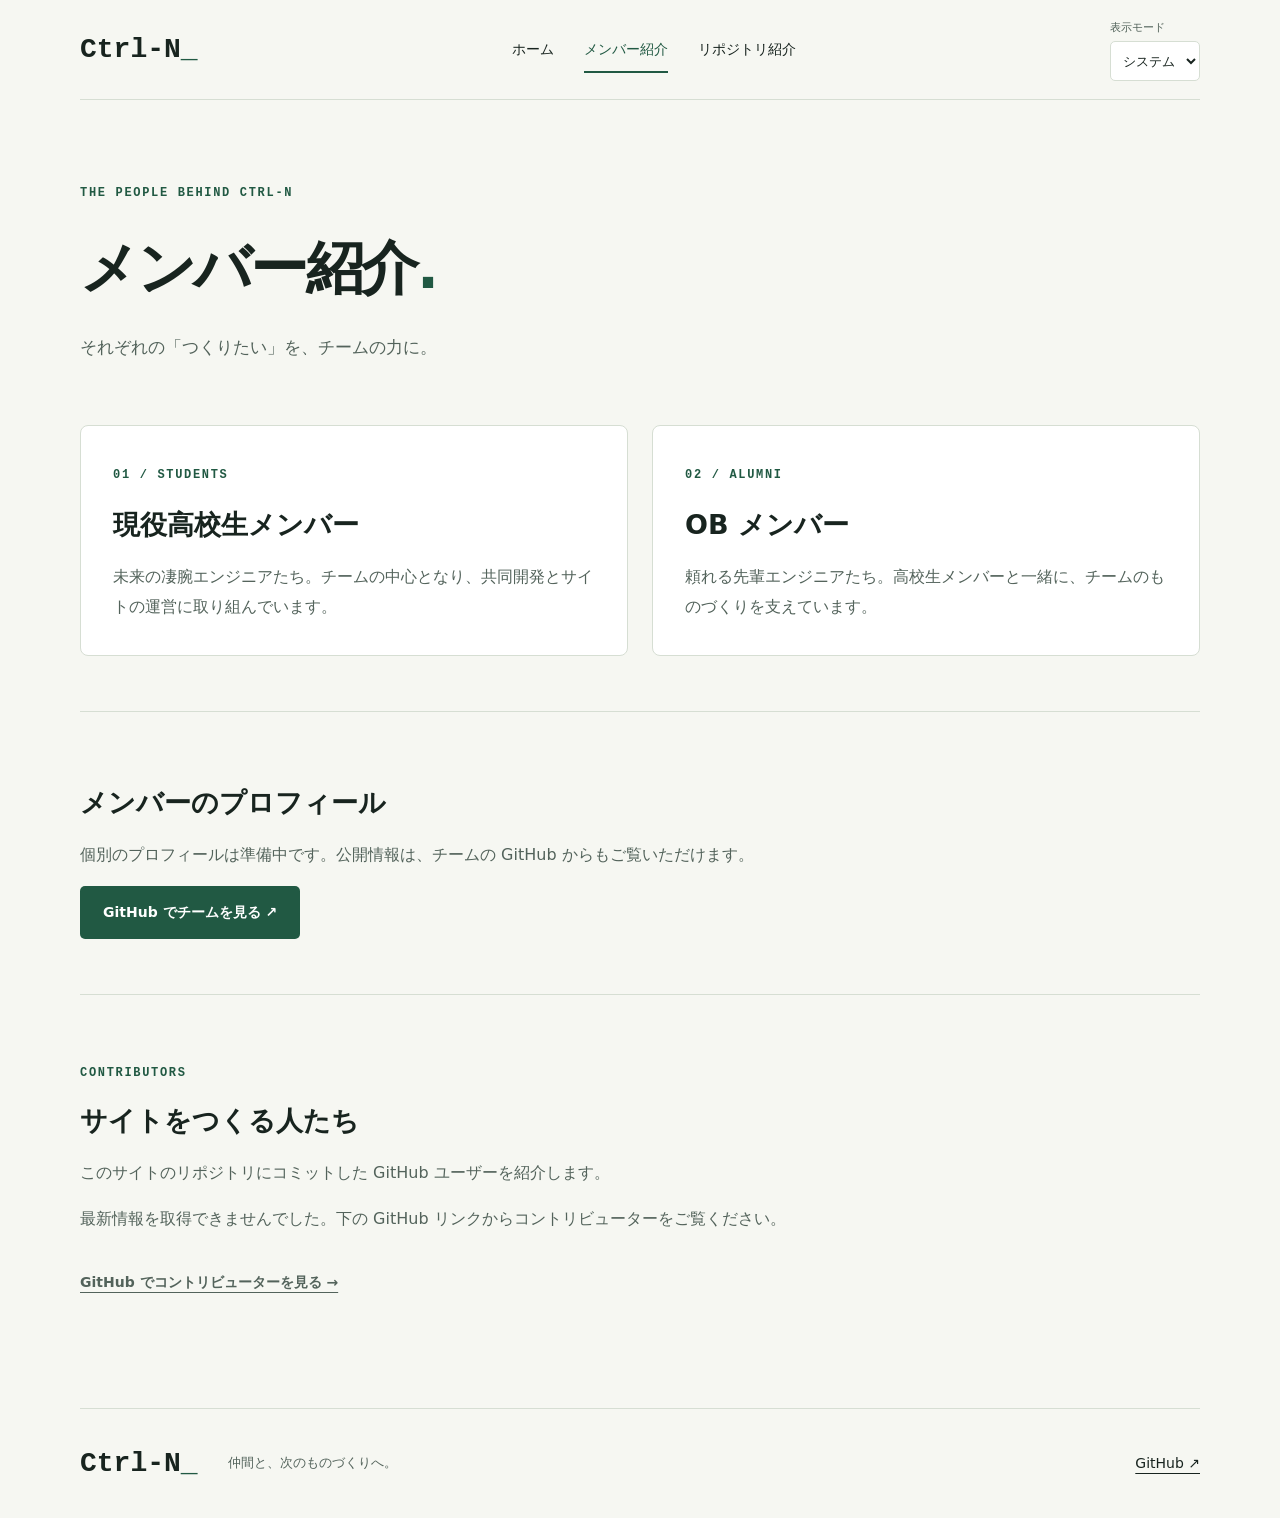
==== contributors/index.html @ 6089e4d5 "Add light dark and system theme selection" ====
<!DOCTYPE html>
<html lang="ja">
<head>
  <meta charset="UTF-8">
  <meta name="viewport" content="width=device-width, initial-scale=1.0">
  <meta name="description" content="プログラミングチーム Ctrl-N のメンバー紹介。現役高校生と OB が共同で開発・運営しています。">
  <title>メンバー紹介 | Ctrl-N</title>
  <script src="../assets/js/theme.js"></script>
  <link rel="stylesheet" href="../assets/css/styles.css">
  <script src="../assets/js/contributors.js" defer></script>
</head>
<body>
  <a class="skip-link" href="#main">本文へスキップ</a>
  <header class="site-header"><a class="logo" href="../">Ctrl-N<span>_</span></a><nav aria-label="メインナビゲーション"><a href="../">ホーム</a><a href="../contributors/" aria-current="page">メンバー紹介</a><a href="../repo-list/">リポジトリ紹介</a></nav><label class="theme-control" for="theme-select">表示モード<select id="theme-select" disabled><option value="system">システム</option><option value="light">ライト</option><option value="dark">ダーク</option></select></label></header>
  <main id="main"><section class="page-title"><p class="eyebrow">THE PEOPLE BEHIND CTRL-N</p><h1>メンバー紹介<span>.</span></h1><p class="lead">それぞれの「つくりたい」を、チームの力に。</p></section>
<section class="grid"><article class="card"><span class="number">01 / STUDENTS</span><h2>現役高校生メンバー</h2><p>未来の凄腕エンジニアたち。チームの中心となり、共同開発とサイトの運営に取り組んでいます。</p></article><article class="card"><span class="number">02 / ALUMNI</span><h2>OB メンバー</h2><p>頼れる先輩エンジニアたち。高校生メンバーと一緒に、チームのものづくりを支えています。</p></article></section>
<section class="section"><h2>メンバーのプロフィール</h2><p>個別のプロフィールは準備中です。公開情報は、チームの GitHub からもご覧いただけます。</p><a class="button" href="https://github.com/Ctrl-N-Japan">GitHub でチームを見る ↗</a></section>
<section class="section" aria-labelledby="contributors-heading"><p class="eyebrow">CONTRIBUTORS</p><h2 id="contributors-heading">サイトをつくる人たち</h2><p>このサイトのリポジトリにコミットした GitHub ユーザーを紹介します。</p><p id="contributors-status" role="status"></p><div id="contributors-list" class="grid"></div><p><a class="text-link" href="https://github.com/Ctrl-N-Japan/ctrl-n/graphs/contributors">GitHub でコントリビューターを見る →</a></p></section></main>
  <footer><a class="logo" href="../">Ctrl-N<span>_</span></a><p>仲間と、次のものづくりへ。</p><a href="https://github.com/Ctrl-N-Japan">GitHub ↗</a></footer>
</body>
</html>
---- assets/css/styles.css ----
/* Shared styles for the three static pages. */
:root{color-scheme:light;--ink:#18241f;--muted:#53635b;--paper:#f6f7f2;--green:#215943;--line:#d6ded3;--accent:#d4f466;--surface:#fff;--surface-hover:#f0f5e8;--tag:#eff3e9;--button-bg:#215943;--button-hover:#153c2c;--button-ink:#fff}
*{box-sizing:border-box}body{margin:0;background:var(--paper);color:var(--ink);font-family:system-ui,-apple-system,"Noto Sans JP",sans-serif;line-height:1.9}a{color:inherit;text-underline-offset:5px}a:focus-visible{outline:3px solid var(--green);outline-offset:6px}.site-header,main,footer{width:min(1120px,calc(100% - 64px));margin:auto}.site-header{display:flex;align-items:center;justify-content:space-between;gap:24px;min-height:100px;border-bottom:1px solid var(--line)}.logo{font-family:ui-monospace,monospace;font-size:28px;font-weight:800;text-decoration:none;white-space:nowrap}.logo span,h1 span{color:var(--green)}nav{display:flex;gap:30px;flex-wrap:wrap}nav a{font-size:14px;text-decoration:none;padding:8px 0}nav a:hover,nav a[aria-current]{color:var(--green);box-shadow:0 2px var(--green)}.hero{position:relative;padding:96px 0 88px;isolation:isolate}.eyebrow,.number{font-family:ui-monospace,monospace;font-size:12px;font-weight:700;letter-spacing:.14em;color:var(--green)}h1{font-size:clamp(38px,5.6vw,70px);line-height:1.35;letter-spacing:-.04em;margin:24px 0}h2{font-size:27px;line-height:1.6;margin:14px 0}h3{font-size:18px}p{color:var(--muted)}.lead{font-size:17px;max-width:720px}.hero .lead{max-width:640px}.actions{display:flex;align-items:center;gap:28px;flex-wrap:wrap;margin-top:32px}.button{display:inline-block;background:var(--button-bg);color:var(--button-ink);text-decoration:none;padding:13px 23px;border-radius:5px;font-size:14px;font-weight:650}.button:hover{background:var(--button-hover)}.text-link{font-size:14px;font-weight:650}.keys{position:absolute;right:0;top:155px;display:flex;align-items:center;gap:15px;transform:rotate(-9deg);z-index:-1}.keys kbd{color:#18241f;display:grid;place-items:center;width:110px;height:110px;background:var(--accent);border:1px solid #b6d255;border-bottom:8px solid #b6d255;border-radius:17px;font-size:32px;font-weight:700}.keys>span{font-size:25px}.section{border-top:1px solid var(--line);padding:55px 0}.section>p{max-width:760px}.grid{display:grid;grid-template-columns:repeat(2,minmax(0,1fr));gap:24px}.card{display:block;padding:32px;border:1px solid var(--line);border-radius:8px;background:var(--surface);text-decoration:none}.card p{margin-bottom:0}.grid>a:hover{border-color:var(--green);background:var(--surface-hover)}.quote{text-align:center;padding:60px 0}.quote p{font-size:28px;font-weight:700;color:var(--ink);margin-bottom:6px}.quote span{font-size:14px;color:var(--muted)}.page-title{padding:70px 0 45px}.page-title h1{font-size:clamp(34px,5vw,58px)}.grid+.section{margin-top:55px}.project{display:flex;gap:40px;align-items:center;justify-content:space-between;margin-bottom:60px}.project>div{max-width:650px}.project .button{flex-shrink:0}.tags{display:flex;gap:10px;margin-top:20px}.tags span{font-size:12px;padding:3px 10px;background:var(--tag);border-radius:3px}.steps{padding-left:24px;margin-bottom:32px}.steps li{padding-left:10px;margin-bottom:24px}.steps h3,.steps p{margin:0}footer{display:flex;align-items:center;gap:30px;border-top:1px solid var(--line);padding:28px 0;margin-top:40px}footer p{font-size:13px}footer>a:last-child{margin-left:auto;font-size:14px}.skip-link{position:absolute;top:-100px;left:16px;background:var(--surface);padding:8px;z-index:2}.skip-link:focus{top:8px}
@media(max-width:1000px){.keys{position:static;transform:none;margin-top:40px}.keys kbd{width:75px;height:75px;font-size:24px}.project{align-items:flex-start;flex-direction:column;gap:24px}}
@media(max-width:640px){.site-header,main,footer{width:calc(100% - 36px)}.site-header{align-items:flex-start;flex-direction:column;gap:10px;padding:22px 0}nav{gap:20px}nav a{font-size:12px}.hero{padding:52px 0}.lead{font-size:15px}.grid{grid-template-columns:1fr}.card{padding:24px}.page-title{padding:45px 0 30px}.section{padding:36px 0}h2{font-size:23px}footer{flex-wrap:wrap;gap:12px}footer p{width:100%;order:3;margin:0}.quote p{font-size:23px}}

.contributor img{border-radius:50%;object-fit:cover}.contributor h3{overflow-wrap:anywhere;margin:12px 0}

:root[data-theme="dark"]{color-scheme:dark;--ink:#e7eee7;--muted:#adbdaf;--paper:#111914;--green:#b5df80;--line:#35473b;--surface:#1b271f;--surface-hover:#26382a;--tag:#304333;--button-bg:#b5df80;--button-hover:#c9ee9c;--button-ink:#18241f;}
@media(prefers-color-scheme:dark){:root:not([data-theme]){color-scheme:dark;--ink:#e7eee7;--muted:#adbdaf;--paper:#111914;--green:#b5df80;--line:#35473b;--surface:#1b271f;--surface-hover:#26382a;--tag:#304333;--button-bg:#b5df80;--button-hover:#c9ee9c;--button-ink:#18241f;}}
.theme-control{display:flex;flex-direction:column;gap:3px;font-size:11px;color:var(--muted);flex-shrink:0}.theme-control select{font:inherit;font-size:13px;color:var(--ink);background:var(--surface);border:1px solid var(--line);border-radius:5px;padding:8px;min-height:40px}.theme-control select:focus-visible{outline:3px solid var(--green);outline-offset:3px}
@media(max-width:900px){.site-header{flex-wrap:wrap;padding:20px 0}.theme-control{margin-left:auto}}
@media(max-width:640px){.theme-control{margin-left:0}}
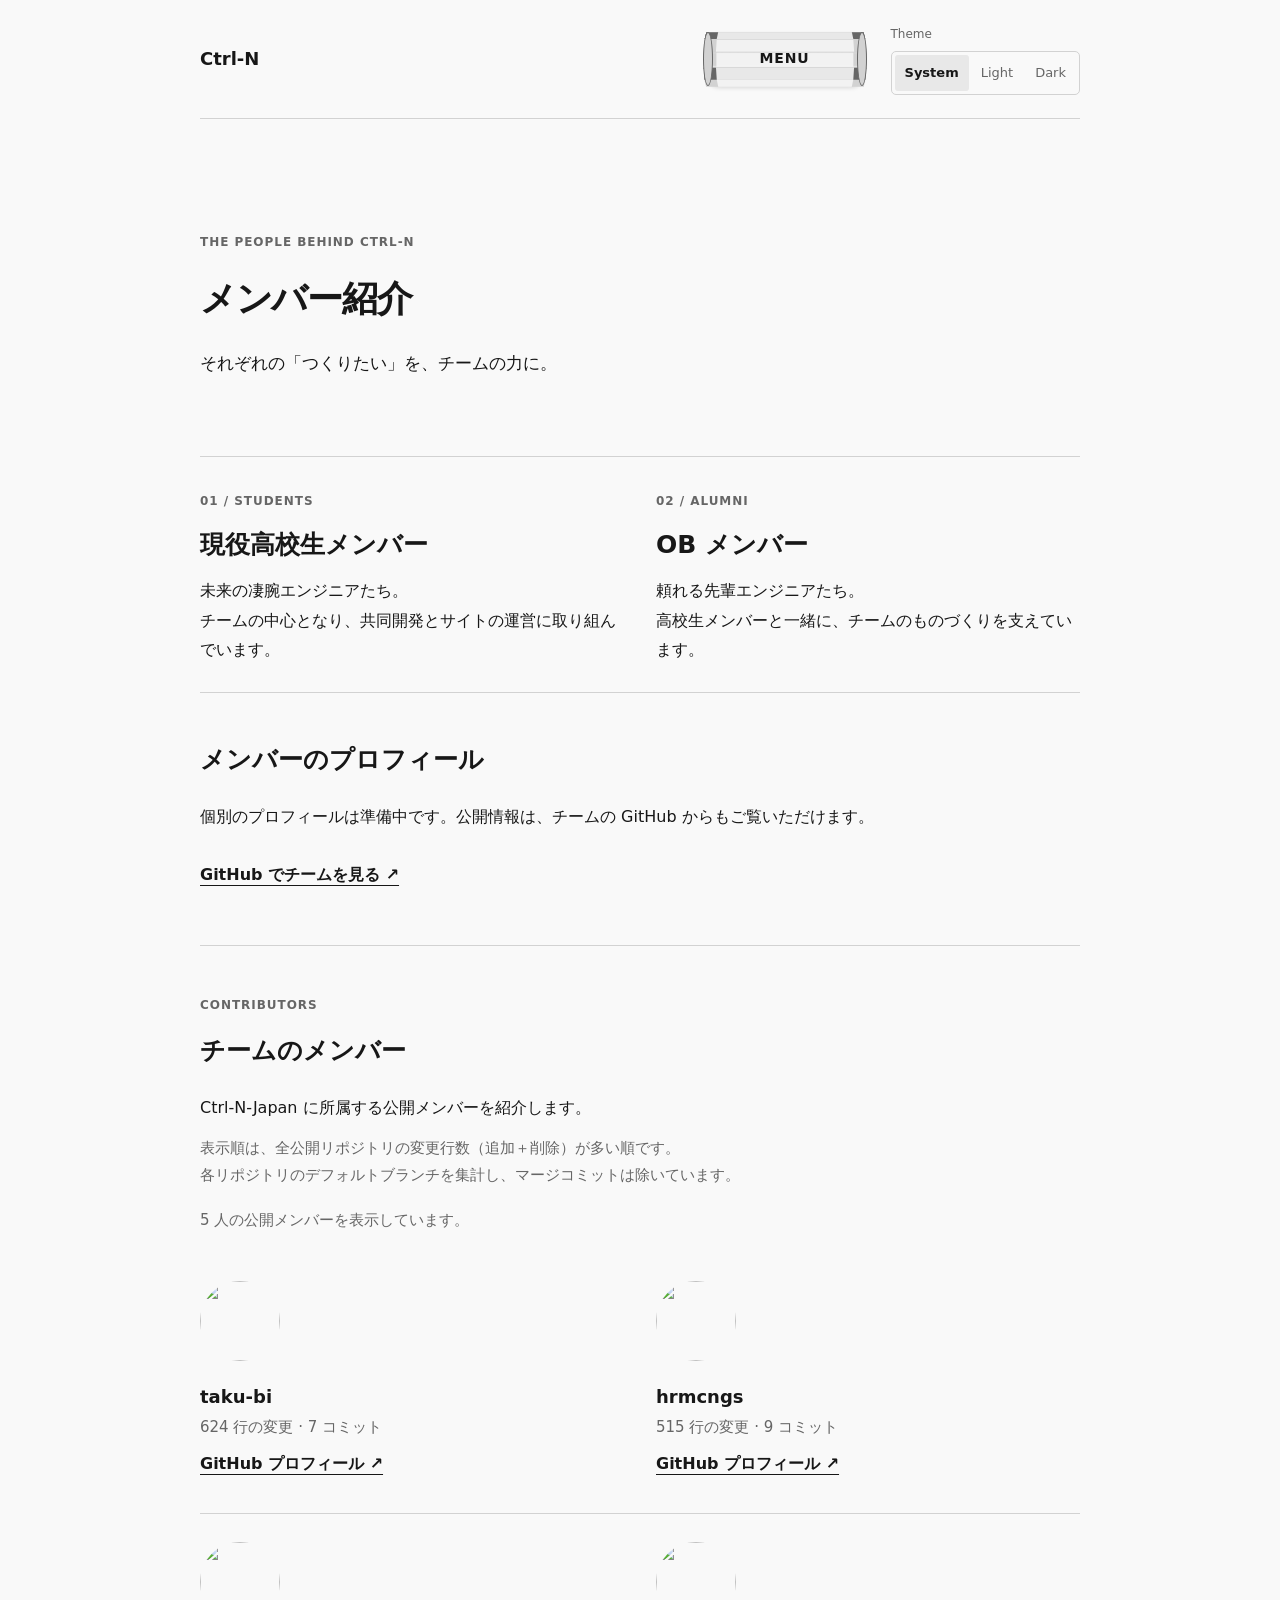
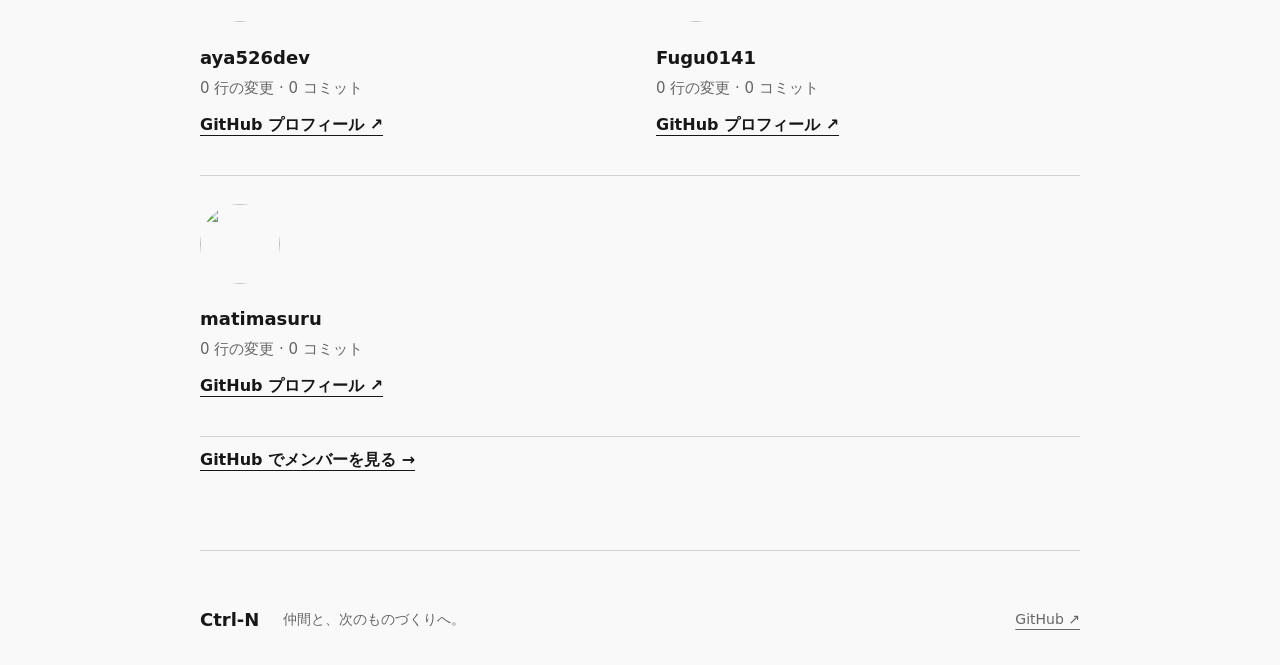
==== commit 202a14ff: "Refresh site design and cache organization activity data" ====
--- a/contributors/index.html
+++ b/contributors/index.html
@@ -3,19 +3,20 @@
 <head>
   <meta charset="UTF-8">
   <meta name="viewport" content="width=device-width, initial-scale=1.0">
-  <meta name="description" content="プログラミングチーム Ctrl-N のメンバー紹介。現役高校生と OB が共同で開発・運営しています。">
+  <meta name="description" content="クリエイティブチーム Ctrl-N のメンバー紹介。現役高校生と OB が共同で開発・運営しています。">
   <title>メンバー紹介 | Ctrl-N</title>
-  <script src="../assets/js/theme.js"></script>
-  <link rel="stylesheet" href="../assets/css/styles.css">
-  <script src="../assets/js/contributors.js" defer></script>
+  <script src="../assets/js/theme.js?v=theme-switch-1"></script>
+  <link rel="stylesheet" href="../assets/css/styles.css?v=theme-switch-1">
+  <script src="../assets/js/contributors.js?v=readability-1" defer></script>
+  <script src="../assets/js/menu.js" defer></script>
 </head>
 <body>
   <a class="skip-link" href="#main">本文へスキップ</a>
-  <header class="site-header"><a class="logo" href="../">Ctrl-N<span>_</span></a><nav aria-label="メインナビゲーション"><a href="../">ホーム</a><a href="../contributors/" aria-current="page">メンバー紹介</a><a href="../repo-list/">リポジトリ紹介</a></nav><label class="theme-control" for="theme-select">表示モード<select id="theme-select" disabled><option value="system">システム</option><option value="light">ライト</option><option value="dark">ダーク</option></select></label></header>
-  <main id="main"><section class="page-title"><p class="eyebrow">THE PEOPLE BEHIND CTRL-N</p><h1>メンバー紹介<span>.</span></h1><p class="lead">それぞれの「つくりたい」を、チームの力に。</p></section>
-<section class="grid"><article class="card"><span class="number">01 / STUDENTS</span><h2>現役高校生メンバー</h2><p>未来の凄腕エンジニアたち。チームの中心となり、共同開発とサイトの運営に取り組んでいます。</p></article><article class="card"><span class="number">02 / ALUMNI</span><h2>OB メンバー</h2><p>頼れる先輩エンジニアたち。高校生メンバーと一緒に、チームのものづくりを支えています。</p></article></section>
+  <header class="site-header"><a class="logo" href="../">Ctrl-N</a><details class="film-menu"><summary aria-label="Toggle menu"><span class="menu-reel" aria-hidden="true"><span class="roll-cylinder"><span class="roll-face" style="--face:0"></span><span class="roll-face" style="--face:1"></span><span class="roll-face" style="--face:2"></span><span class="roll-face" style="--face:3"></span><span class="roll-face" style="--face:4"></span><span class="roll-face" style="--face:5"></span><span class="roll-face" style="--face:6"></span><span class="roll-face" style="--face:7"></span><span class="roll-face" style="--face:8"></span><span class="roll-face" style="--face:9"></span><span class="roll-face" style="--face:10"></span><span class="roll-face" style="--face:11"></span></span></span><span class="reel-label" lang="en">MENU</span></summary><div class="film-window"><div class="film-panel"><p class="film-caption" aria-hidden="true">CTRL-N / NAVIGATION</p><nav aria-label="Main navigation" lang="en"><a href="../">Home</a><a href="../contributors/" aria-current="page">Members</a><a href="../repo-list/">Repositories</a></nav></div></div></details><fieldset class="theme-control" lang="en"><legend>Theme</legend><div class="theme-options"><label><input type="radio" name="theme" value="system" checked disabled><span>System</span></label><label><input type="radio" name="theme" value="light" disabled><span>Light</span></label><label><input type="radio" name="theme" value="dark" disabled><span>Dark</span></label></div></fieldset></header>
+  <main id="main"><section class="page-title"><p class="eyebrow">THE PEOPLE BEHIND CTRL-N</p><h1>メンバー紹介</h1><p class="lead">それぞれの「つくりたい」を、チームの力に。</p></section>
+<section class="grid"><article class="card"><span class="number">01 / STUDENTS</span><h2>現役高校生メンバー</h2><p>未来の凄腕エンジニアたち。<br>チームの中心となり、<span class="text-phrase">共同開発</span>と<span class="text-phrase">サイトの運営</span>に取り組んでいます。</p></article><article class="card"><span class="number">02 / ALUMNI</span><h2>OB メンバー</h2><p>頼れる先輩エンジニアたち。<br><span class="text-phrase">高校生メンバー</span>と一緒に、チームの<span class="text-phrase">ものづくり</span>を支えています。</p></article></section>
 <section class="section"><h2>メンバーのプロフィール</h2><p>個別のプロフィールは準備中です。公開情報は、チームの GitHub からもご覧いただけます。</p><a class="button" href="https://github.com/Ctrl-N-Japan">GitHub でチームを見る ↗</a></section>
-<section class="section" aria-labelledby="contributors-heading"><p class="eyebrow">CONTRIBUTORS</p><h2 id="contributors-heading">サイトをつくる人たち</h2><p>このサイトのリポジトリにコミットした GitHub ユーザーを紹介します。</p><p id="contributors-status" role="status"></p><div id="contributors-list" class="grid"></div><p><a class="text-link" href="https://github.com/Ctrl-N-Japan/ctrl-n/graphs/contributors">GitHub でコントリビューターを見る →</a></p></section></main>
-  <footer><a class="logo" href="../">Ctrl-N<span>_</span></a><p>仲間と、次のものづくりへ。</p><a href="https://github.com/Ctrl-N-Japan">GitHub ↗</a></footer>
+<section class="section" aria-labelledby="contributors-heading"><p class="eyebrow">CONTRIBUTORS</p><h2 id="contributors-heading">チームのメンバー</h2><p>Ctrl-N-Japan に所属する公開メンバーを紹介します。</p><p class="note">表示順は、全公開リポジトリの変更行数（追加＋削除）が多い順です。<br>各リポジトリのデフォルトブランチを集計し、マージコミットは除いています。</p><p id="contributors-status" role="status"></p><div id="contributors-list" class="grid"></div><p><a class="text-link" href="https://github.com/orgs/Ctrl-N-Japan/people">GitHub でメンバーを見る →</a></p></section></main>
+  <footer><a class="logo" href="../">Ctrl-N</a><p>仲間と、次のものづくりへ。</p><a href="https://github.com/Ctrl-N-Japan">GitHub ↗</a></footer>
 </body>
 </html>
--- a/assets/css/styles.css
+++ b/assets/css/styles.css
@@ -1,13 +1,171 @@
-/* Shared styles for the three static pages. */
-:root{color-scheme:light;--ink:#18241f;--muted:#53635b;--paper:#f6f7f2;--green:#215943;--line:#d6ded3;--accent:#d4f466;--surface:#fff;--surface-hover:#f0f5e8;--tag:#eff3e9;--button-bg:#215943;--button-hover:#153c2c;--button-ink:#fff}
-*{box-sizing:border-box}body{margin:0;background:var(--paper);color:var(--ink);font-family:system-ui,-apple-system,"Noto Sans JP",sans-serif;line-height:1.9}a{color:inherit;text-underline-offset:5px}a:focus-visible{outline:3px solid var(--green);outline-offset:6px}.site-header,main,footer{width:min(1120px,calc(100% - 64px));margin:auto}.site-header{display:flex;align-items:center;justify-content:space-between;gap:24px;min-height:100px;border-bottom:1px solid var(--line)}.logo{font-family:ui-monospace,monospace;font-size:28px;font-weight:800;text-decoration:none;white-space:nowrap}.logo span,h1 span{color:var(--green)}nav{display:flex;gap:30px;flex-wrap:wrap}nav a{font-size:14px;text-decoration:none;padding:8px 0}nav a:hover,nav a[aria-current]{color:var(--green);box-shadow:0 2px var(--green)}.hero{position:relative;padding:96px 0 88px;isolation:isolate}.eyebrow,.number{font-family:ui-monospace,monospace;font-size:12px;font-weight:700;letter-spacing:.14em;color:var(--green)}h1{font-size:clamp(38px,5.6vw,70px);line-height:1.35;letter-spacing:-.04em;margin:24px 0}h2{font-size:27px;line-height:1.6;margin:14px 0}h3{font-size:18px}p{color:var(--muted)}.lead{font-size:17px;max-width:720px}.hero .lead{max-width:640px}.actions{display:flex;align-items:center;gap:28px;flex-wrap:wrap;margin-top:32px}.button{display:inline-block;background:var(--button-bg);color:var(--button-ink);text-decoration:none;padding:13px 23px;border-radius:5px;font-size:14px;font-weight:650}.button:hover{background:var(--button-hover)}.text-link{font-size:14px;font-weight:650}.keys{position:absolute;right:0;top:155px;display:flex;align-items:center;gap:15px;transform:rotate(-9deg);z-index:-1}.keys kbd{color:#18241f;display:grid;place-items:center;width:110px;height:110px;background:var(--accent);border:1px solid #b6d255;border-bottom:8px solid #b6d255;border-radius:17px;font-size:32px;font-weight:700}.keys>span{font-size:25px}.section{border-top:1px solid var(--line);padding:55px 0}.section>p{max-width:760px}.grid{display:grid;grid-template-columns:repeat(2,minmax(0,1fr));gap:24px}.card{display:block;padding:32px;border:1px solid var(--line);border-radius:8px;background:var(--surface);text-decoration:none}.card p{margin-bottom:0}.grid>a:hover{border-color:var(--green);background:var(--surface-hover)}.quote{text-align:center;padding:60px 0}.quote p{font-size:28px;font-weight:700;color:var(--ink);margin-bottom:6px}.quote span{font-size:14px;color:var(--muted)}.page-title{padding:70px 0 45px}.page-title h1{font-size:clamp(34px,5vw,58px)}.grid+.section{margin-top:55px}.project{display:flex;gap:40px;align-items:center;justify-content:space-between;margin-bottom:60px}.project>div{max-width:650px}.project .button{flex-shrink:0}.tags{display:flex;gap:10px;margin-top:20px}.tags span{font-size:12px;padding:3px 10px;background:var(--tag);border-radius:3px}.steps{padding-left:24px;margin-bottom:32px}.steps li{padding-left:10px;margin-bottom:24px}.steps h3,.steps p{margin:0}footer{display:flex;align-items:center;gap:30px;border-top:1px solid var(--line);padding:28px 0;margin-top:40px}footer p{font-size:13px}footer>a:last-child{margin-left:auto;font-size:14px}.skip-link{position:absolute;top:-100px;left:16px;background:var(--surface);padding:8px;z-index:2}.skip-link:focus{top:8px}
-@media(max-width:1000px){.keys{position:static;transform:none;margin-top:40px}.keys kbd{width:75px;height:75px;font-size:24px}.project{align-items:flex-start;flex-direction:column;gap:24px}}
-@media(max-width:640px){.site-header,main,footer{width:calc(100% - 36px)}.site-header{align-items:flex-start;flex-direction:column;gap:10px;padding:22px 0}nav{gap:20px}nav a{font-size:12px}.hero{padding:52px 0}.lead{font-size:15px}.grid{grid-template-columns:1fr}.card{padding:24px}.page-title{padding:45px 0 30px}.section{padding:36px 0}h2{font-size:23px}footer{flex-wrap:wrap;gap:12px}footer p{width:100%;order:3;margin:0}.quote p{font-size:23px}}
+/* Shared, neutral styles for all pages. */
+:root {
+  color-scheme: light;
+  --ink: #171717;
+  --muted: #666;
+  --paper: #f9f9f9;
+  --surface: #f2f2f2;
+  --surface-hover: #e8e8e8;
+  --line: #d2d2d2;
+}
+:root[data-theme="dark"] {
+  color-scheme: dark;
+  --ink: #ededed;
+  --muted: #b5b5b5;
+  --paper: #121212;
+  --surface: #1c1c1c;
+  --surface-hover: #282828;
+  --line: #3b3b3b;
+}
+@media (prefers-color-scheme: dark) {
+  :root:not([data-theme]) {
+    color-scheme: dark;
+    --ink: #ededed;
+    --muted: #b5b5b5;
+    --paper: #121212;
+    --surface: #1c1c1c;
+    --surface-hover: #282828;
+    --line: #3b3b3b;
+  }
+}
+* { box-sizing: border-box; }
+body { margin: 0; background: var(--paper); color: var(--ink); font-family: system-ui, -apple-system, BlinkMacSystemFont, "Hiragino Kaku Gothic ProN", "Noto Sans JP", sans-serif; font-size: 16px; line-height: 1.85; overflow-wrap: break-word; }
+a { color: inherit; text-underline-offset: 5px; }
+a:focus-visible, select:focus-visible { outline: 2px solid var(--ink); outline-offset: 5px; }
+.site-header, main, footer { width: min(880px, calc(100% - 40px)); margin-inline: auto; }
+.site-header { display: flex; align-items: center; flex-wrap: wrap; gap: 20px 28px; padding-block: 20px; border-bottom: 1px solid var(--line); }
+.logo { font-size: 18px; font-weight: 700; text-decoration: none; white-space: nowrap; }
+nav { display: flex; flex-wrap: wrap; gap: 12px 24px; margin-left: auto; }
+nav a { padding-block: 5px; font-size: 14px; text-decoration: none; }
+nav a:hover, nav a[aria-current] { text-decoration: underline; }
+.theme-control { display: flex; align-items: center; gap: 8px; color: var(--muted); font-size: 13px; }
+.theme-control select { font: inherit; color: var(--ink); background: var(--paper); border: 1px solid var(--line); border-radius: 3px; padding: 7px; min-height: 44px; }
+.hero, .page-title { padding: clamp(64px, 10vw, 112px) 0 64px; border-bottom: 1px solid var(--line); }
+.eyebrow, .number { font-size: 12px; font-weight: 600; letter-spacing: .08em; color: var(--muted); }
+.hero > .eyebrow, .page-title > .eyebrow { margin: 0 0 24px; }
+h1 { margin: 0 0 28px; font-size: clamp(34px, 5vw, 48px); font-weight: 650; line-height: 1.2; letter-spacing: -.035em; }
+.page-title h1 { font-size: clamp(28px, 4vw, 36px); }
+h2 { margin: 0 0 24px; font-size: clamp(21px, 2.5vw, 25px); line-height: 1.5; font-weight: 650; }
+h3 { font-size: 18px; }
+p { margin: 0 0 1.25em; color: var(--ink); line-break: strict; }
+main p { max-width: 40em; }
+.note, #contributors-status, #repo-status { color: var(--muted); font-size: 15px; line-height: 1.8; }
+.note { margin-top: -8px; }
+h1, h2, h3 { text-wrap: balance; }
+h3 { margin-bottom: 12px; line-height: 1.5; }
 
-.contributor img{border-radius:50%;object-fit:cover}.contributor h3{overflow-wrap:anywhere;margin:12px 0}
+.lead { max-width: 720px; font-size: 17px; margin-bottom: 12px; }
+.section, .activity-section { padding: 48px 0; }
+.section { border-bottom: 1px solid var(--line); }
+.section > p { max-width: 720px; }
+.activity-links { border-top: 1px solid var(--ink); }
+.activity-links a { display: grid; grid-template-columns: minmax(160px, .45fr) 1fr; align-items: baseline; gap: 24px; padding: 26px 14px; border-bottom: 1px solid var(--line); text-decoration: none; background: transparent; transition: background-color .25s ease; }
+.activity-links a:hover, .activity-links a:focus-visible { background: var(--surface-hover); }
+.activity-links span { font-size: 17px; font-weight: 700; }
+.activity-links span, .activity-links small { transition: transform .25s ease; }
+.activity-links a:hover span, .activity-links a:hover small, .activity-links a:focus-visible span, .activity-links a:focus-visible small { transform: translateX(10px); }
+.activity-links small { color: var(--muted); font-size: 15px; }
+.grid { display: grid; grid-template-columns: repeat(2, minmax(0, 1fr)); column-gap: 32px; }
+.card { display: block; min-width: 0; padding: 28px 0; border-bottom: 1px solid var(--line); text-decoration: none; }
+.card h2 { margin: 12px 0; }
+.card p { margin-bottom: 0; }
+.project { display: flex; align-items: center; justify-content: space-between; gap: 32px; }
+.project > div { min-width: 0; }
+.project h2 { overflow-wrap: anywhere; }
+.button, .text-link { display: inline-block; font-size: 16px; font-weight: 600; text-decoration: underline; text-decoration-thickness: 1px; padding-block: 8px; }
+.project .button { flex-shrink: 0; }
+.tags { display: flex; flex-wrap: wrap; gap: 8px; margin-top: 16px; }
+.tags span { font-size: 13px; padding: 2px 8px; background: var(--surface); }
+.contributor img { border-radius: 50%; object-fit: cover; }
+.contributor h3 { overflow-wrap: anywhere; margin: 12px 0; }
+.steps { padding-left: 24px; }
+.steps li { padding-left: 6px; margin-bottom: 24px; }
+.steps h3, .steps p { margin: 0; }
+footer { display: flex; align-items: center; flex-wrap: wrap; gap: 16px 24px; padding: 28px 0; margin-top: 24px; }
+footer p, footer > a:last-child { font-size: 14px; color: var(--muted); }
+footer p { margin: 0; }
+footer > a:last-child { margin-left: auto; }
+.skip-link { position: absolute; top: -100px; left: 16px; background: var(--paper); padding: 8px; z-index: 20; }
+.skip-link:focus { top: 8px; }
+@media (max-width: 640px) {
+  .site-header, main, footer { width: calc(100% - 32px); }
+  .site-header { gap: 12px 20px; }
+  nav { order: 3; width: 100%; margin: 0; gap: 12px 20px; }
+  .theme-control { margin-left: auto; }
+  .hero, .page-title { padding: 56px 0 40px; }
+  .section, .activity-section { padding: 36px 0; }
+  .activity-links a { grid-template-columns: 1fr; gap: 6px; padding: 20px 12px; }
+  .grid { grid-template-columns: 1fr; }
+  .project { flex-direction: column; align-items: flex-start; gap: 20px; }
+  footer p { width: 100%; order: 3; margin: 0; }
+}
 
-:root[data-theme="dark"]{color-scheme:dark;--ink:#e7eee7;--muted:#adbdaf;--paper:#111914;--green:#b5df80;--line:#35473b;--surface:#1b271f;--surface-hover:#26382a;--tag:#304333;--button-bg:#b5df80;--button-hover:#c9ee9c;--button-ink:#18241f;}
-@media(prefers-color-scheme:dark){:root:not([data-theme]){color-scheme:dark;--ink:#e7eee7;--muted:#adbdaf;--paper:#111914;--green:#b5df80;--line:#35473b;--surface:#1b271f;--surface-hover:#26382a;--tag:#304333;--button-bg:#b5df80;--button-hover:#c9ee9c;--button-ink:#18241f;}}
-.theme-control{display:flex;flex-direction:column;gap:3px;font-size:11px;color:var(--muted);flex-shrink:0}.theme-control select{font:inherit;font-size:13px;color:var(--ink);background:var(--surface);border:1px solid var(--line);border-radius:5px;padding:8px;min-height:40px}.theme-control select:focus-visible{outline:3px solid var(--green);outline-offset:3px}
-@media(max-width:900px){.site-header{flex-wrap:wrap;padding:20px 0}.theme-control{margin-left:auto}}
-@media(max-width:640px){.theme-control{margin-left:0}}
+/* Film navigation: the strip feeds from behind a rotating roll. */
+.site-header { position: relative; z-index: 10; }
+.film-menu { --film-width: 156px; --unroll-time: .85s; position: relative; margin-left: auto; width: var(--film-width); flex-shrink: 0; padding: 12px 0; isolation: isolate; z-index: 1; }
+.film-menu summary { position: relative; display: grid; place-items: center; cursor: pointer; list-style: none; user-select: none; border-radius: 12px; isolation: isolate; z-index: 2; }
+.film-menu summary::-webkit-details-marker { display: none; }
+.film-menu summary:focus-visible { outline: 2px solid var(--ink); outline-offset: 5px; }
+.menu-reel { position: relative; display: block; width: var(--film-width); height: 54px; perspective: 600px; border-radius: 12px; background: var(--surface); box-shadow: 0 2px 4px #0002; isolation: isolate; }
+.menu-reel::before, .menu-reel::after { content: ""; position: absolute; top: 0; bottom: 0; width: 8px; border: 1px solid var(--muted); border-radius: 50%; background: var(--line); z-index: 2; }
+.menu-reel::before { left: -4px; }.menu-reel::after { right: -4px; }
+.roll-cylinder { position: absolute; inset: 0; transform-style: preserve-3d; transition: transform var(--unroll-time) cubic-bezier(.22,1,.36,1); }
+.roll-face { position: absolute; top: 50%; left: 0; width: 100%; height: 14.5px; margin-top: -7.25px; transform: rotateX(calc(var(--face)*30deg)) translateZ(27px); backface-visibility: hidden; background: linear-gradient(to right,var(--line) 0 8%,var(--surface) 8% 92%,var(--line) 92%); border-top: 1px solid var(--line); }
+.roll-face:nth-child(3n) { background: linear-gradient(to right,var(--muted) 0 8%,var(--surface-hover) 8% 92%,var(--muted) 92%); }
+.reel-label { position: absolute; inset: 0; display: grid; place-items: center; font-size: 14px; font-weight: 650; letter-spacing: .06em; pointer-events: none; }
+.film-menu[open] .roll-cylinder { transform: rotateX(720deg); }
+.film-window { position: absolute; top: 39px; left: 0; width: var(--film-width); overflow: hidden; z-index: 1; }
+.film-panel { position: relative; width: 100%; padding: 52px 18px 18px; background-color: var(--surface); background-image: linear-gradient(to bottom,#0000 27px,#0003 27px,#0000 48px); background-repeat: no-repeat; color: var(--ink); border: 1px solid var(--line); }
+.film-panel::before, .film-panel::after { content: ""; position: absolute; top: 0; bottom: 0; width: 5px; background: repeating-linear-gradient(to bottom,var(--paper) 0 7px,transparent 7px 13px); pointer-events: none; }
+.film-panel::before { left: 4px; }.film-panel::after { right: 4px; }
+.film-caption { color: var(--muted); font: 10px ui-monospace,monospace; letter-spacing: .1em; margin: 0 0 10px; padding-bottom: 12px; border-bottom: 1px solid var(--line); }
+.film-panel nav { display: flex; flex-direction: column; flex-wrap: nowrap; width: auto; margin: 0; gap: 0; counter-reset: menu-frame; }
+.film-panel nav a { display: block; flex-shrink: 0; overflow-wrap: anywhere; padding: 16px 0; font-size: 14px; line-height: 1.7; border-bottom: 1px solid var(--line); text-decoration: none; }
+.film-panel nav a::before { display: block; counter-increment: menu-frame; content: "FRAME / 0" counter(menu-frame); font: 10px ui-monospace,monospace; color: var(--muted); margin-bottom: 5px; }
+.film-panel nav a:hover, .film-panel nav a[aria-current] { background: var(--surface-hover); }
+.film-menu[open] .film-panel { animation: film-feed var(--unroll-time) cubic-bezier(.22,1,.36,1) both; }
+.film-menu.is-rewinding .film-panel { animation: film-rewind var(--unroll-time) cubic-bezier(.65,0,.35,1) both; pointer-events: none; }
+.film-menu.is-rewinding .roll-cylinder { transform: rotateX(0); transition-timing-function: cubic-bezier(.65,0,.35,1); }
+.film-menu[open] .film-window { animation: film-shadow-in var(--unroll-time) both; }
+.film-menu.is-rewinding .film-window { animation: film-shadow-out var(--unroll-time) both; }
+@keyframes film-feed { from { transform: translateY(-100%); } to { transform: translateY(0); } }
+@keyframes film-rewind { from { transform: translateY(0); } to { transform: translateY(-100%); } }
+@keyframes film-shadow-in { from { filter: drop-shadow(0 0 0 #0000); } to { filter: drop-shadow(0 5px 5px #0002); } }
+@keyframes film-shadow-out { from { filter: drop-shadow(0 5px 5px #0002); } to { filter: drop-shadow(0 0 0 #0000); } }
+@media (max-width: 640px) { .theme-control { width: 100%; justify-content: flex-end; } }
+@media (prefers-reduced-motion: reduce) {
+  .film-menu[open] .film-panel, .film-menu.is-rewinding .film-panel, .film-menu[open] .film-window, .film-menu.is-rewinding .film-window { animation: none; }
+  .roll-cylinder { transition: none; }
+}
+
+@media (prefers-reduced-motion: reduce) { .activity-links a, .activity-links span, .activity-links small { transition: none; } .activity-links a:hover span, .activity-links a:hover small, .activity-links a:focus-visible span, .activity-links a:focus-visible small { transform: none; } }
+
+/* Every grid row uses one separator spanning the entire content width. */
+@media (min-width: 641px) {
+  .grid > .card { border-bottom: 0; }
+  .grid > .card:nth-child(odd) { position: relative; }
+  .grid > .card:nth-child(odd)::after {
+    content: "";
+    position: absolute;
+    bottom: 0;
+    left: 0;
+    width: calc(200% + 32px);
+    border-bottom: 1px solid var(--line);
+    pointer-events: none;
+  }
+}
+
+/* Keep short Japanese phrases intact while allowing narrow-screen wrapping. */
+.text-phrase { display: inline-block; max-width: 100%; overflow-wrap: anywhere; }
+
+/* A small theme switch that follows the site's typography and colors. */
+.theme-control { display:block; min-width:0; margin:0; padding:0; border:0; }
+.theme-control legend { margin-bottom:6px; padding:0; font-size:12px; color:var(--muted); }
+.theme-options { display:flex; padding:3px; border:1px solid var(--line); border-radius:5px; gap:2px; }
+.theme-options label { position:relative; cursor:pointer; }
+.theme-options input { position:absolute; width:1px; height:1px; opacity:0; }
+.theme-options span { display:block; padding:8px 10px; font-size:13px; line-height:1.5; color:var(--muted); border-radius:3px; }
+.theme-options input:checked + span { color:var(--ink); background:var(--surface-hover); font-weight:600; }
+.theme-options label:hover span { color:var(--ink); }
+.theme-options input:focus-visible + span { outline:2px solid var(--ink); outline-offset:2px; }
+@media(max-width:640px) { .theme-control { width:auto; margin-left:auto; } }
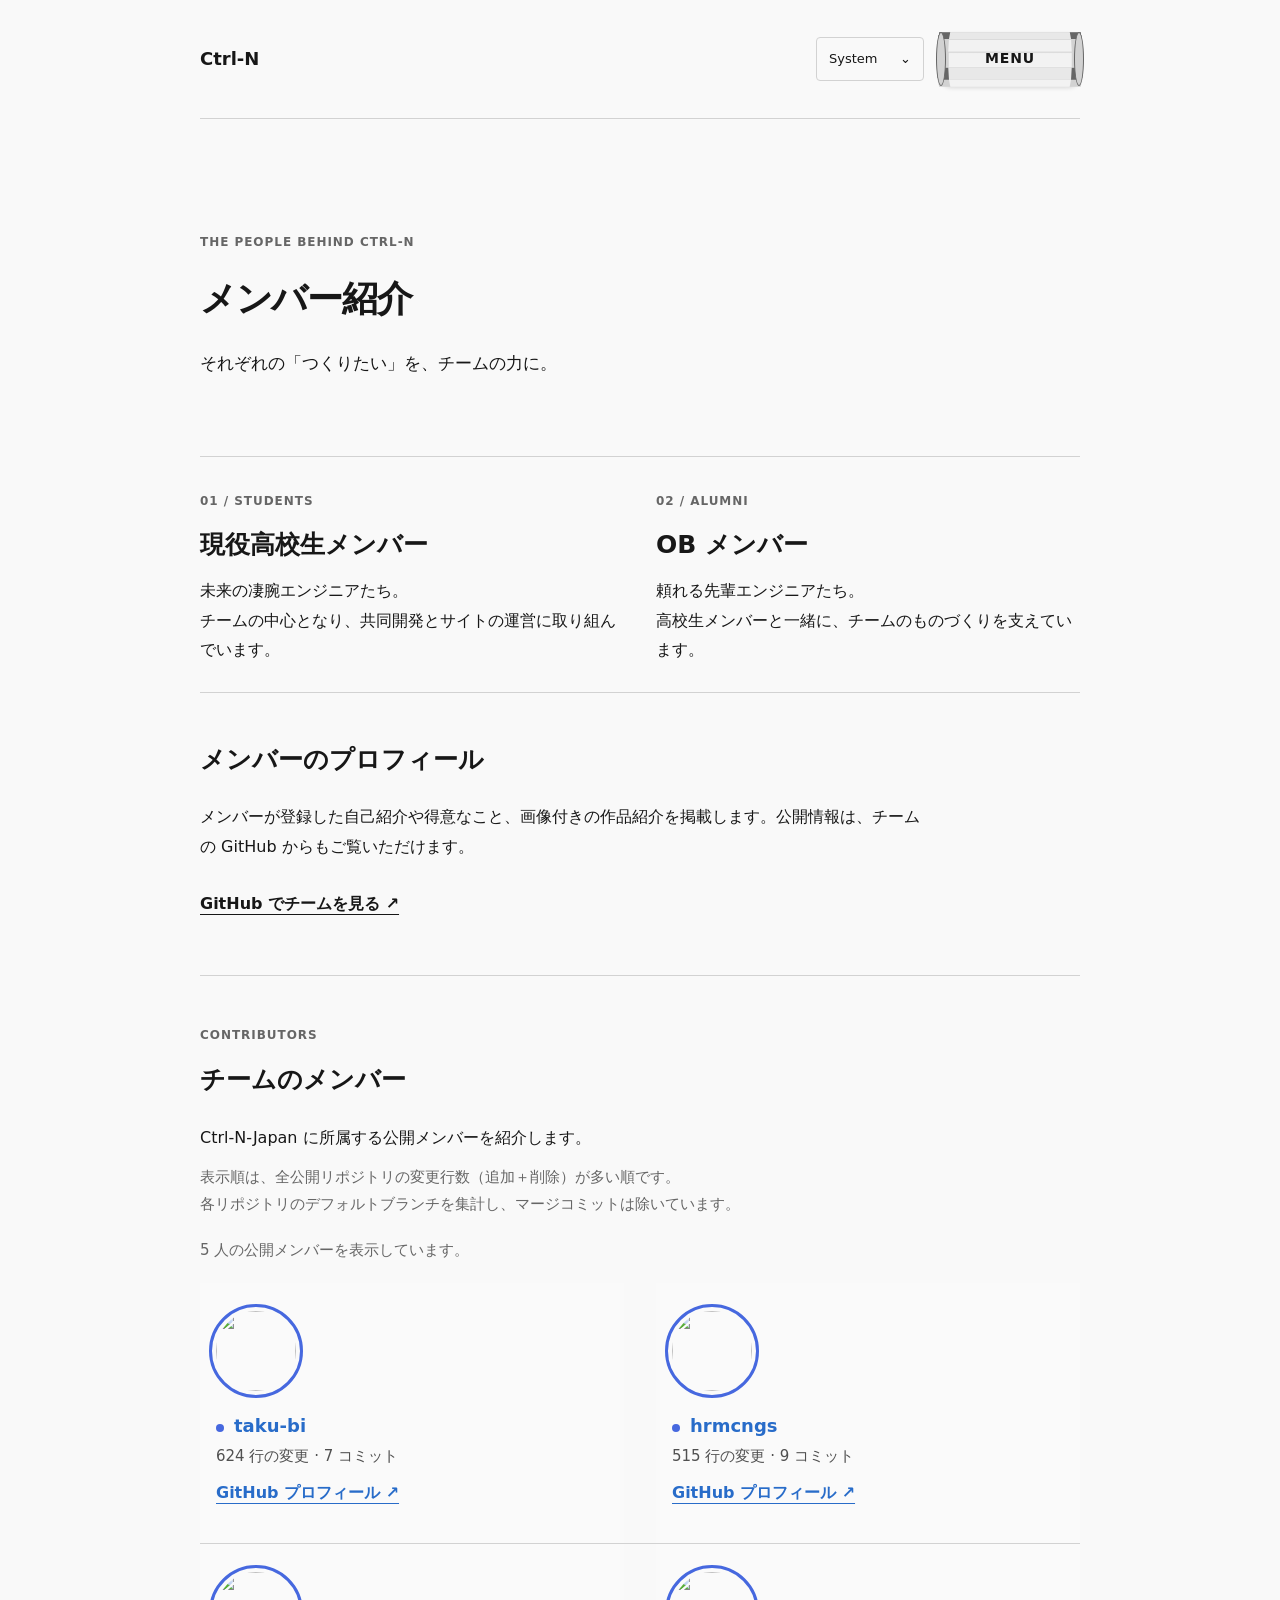
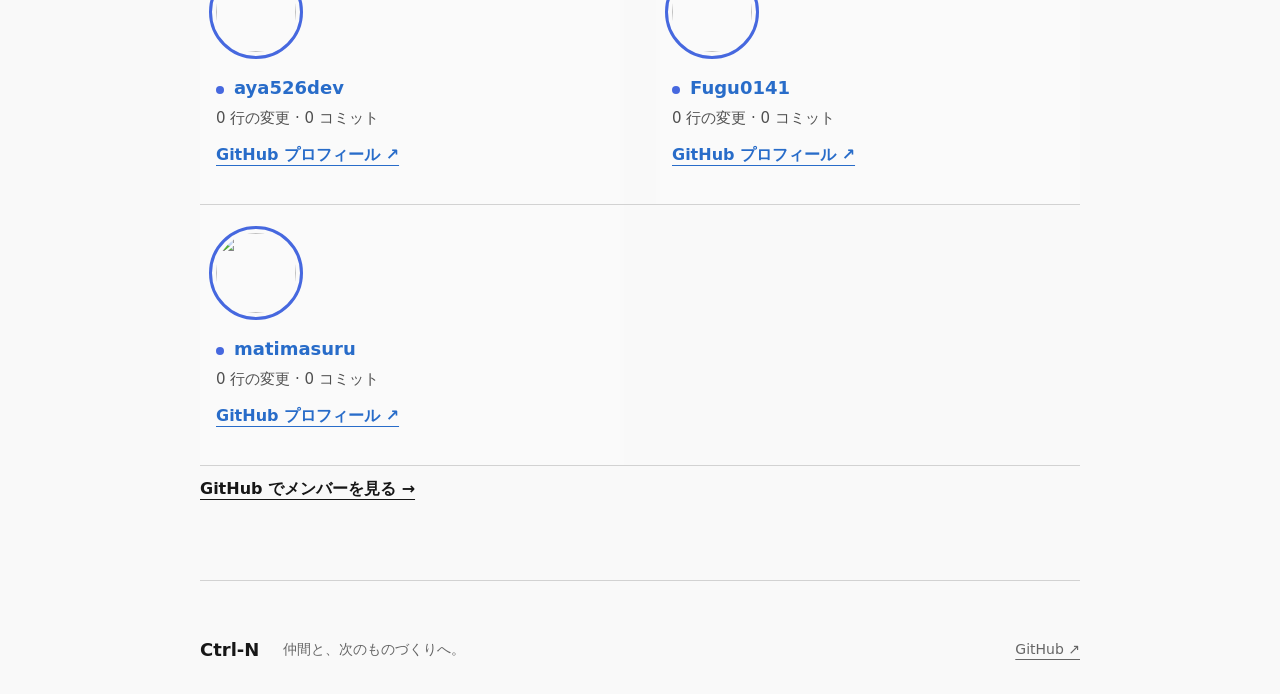
==== commit 6506e746: "Add adaptive member themes and form-based profile import" ====
--- a/contributors/index.html
+++ b/contributors/index.html
@@ -5,17 +5,17 @@
   <meta name="viewport" content="width=device-width, initial-scale=1.0">
   <meta name="description" content="クリエイティブチーム Ctrl-N のメンバー紹介。現役高校生と OB が共同で開発・運営しています。">
   <title>メンバー紹介 | Ctrl-N</title>
-  <script src="../assets/js/theme.js?v=theme-switch-1"></script>
-  <link rel="stylesheet" href="../assets/css/styles.css?v=theme-switch-1">
-  <script src="../assets/js/contributors.js?v=readability-1" defer></script>
+  <script src="../assets/js/theme.js?v=compact-header-1"></script>
+  <link rel="stylesheet" href="../assets/css/styles.css?v=member-profiles-1">
+  <script src="../assets/js/contributors.js?v=member-profiles-1" defer></script>
   <script src="../assets/js/menu.js" defer></script>
 </head>
 <body>
   <a class="skip-link" href="#main">本文へスキップ</a>
-  <header class="site-header"><a class="logo" href="../">Ctrl-N</a><details class="film-menu"><summary aria-label="Toggle menu"><span class="menu-reel" aria-hidden="true"><span class="roll-cylinder"><span class="roll-face" style="--face:0"></span><span class="roll-face" style="--face:1"></span><span class="roll-face" style="--face:2"></span><span class="roll-face" style="--face:3"></span><span class="roll-face" style="--face:4"></span><span class="roll-face" style="--face:5"></span><span class="roll-face" style="--face:6"></span><span class="roll-face" style="--face:7"></span><span class="roll-face" style="--face:8"></span><span class="roll-face" style="--face:9"></span><span class="roll-face" style="--face:10"></span><span class="roll-face" style="--face:11"></span></span></span><span class="reel-label" lang="en">MENU</span></summary><div class="film-window"><div class="film-panel"><p class="film-caption" aria-hidden="true">CTRL-N / NAVIGATION</p><nav aria-label="Main navigation" lang="en"><a href="../">Home</a><a href="../contributors/" aria-current="page">Members</a><a href="../repo-list/">Repositories</a></nav></div></div></details><fieldset class="theme-control" lang="en"><legend>Theme</legend><div class="theme-options"><label><input type="radio" name="theme" value="system" checked disabled><span>System</span></label><label><input type="radio" name="theme" value="light" disabled><span>Light</span></label><label><input type="radio" name="theme" value="dark" disabled><span>Dark</span></label></div></fieldset></header>
+  <header class="site-header"><a class="logo" href="../">Ctrl-N</a><details class="theme-control" lang="en"><summary aria-label="Theme"><span data-theme-current>System</span><span aria-hidden="true">⌄</span></summary><fieldset class="theme-popup"><legend>Theme</legend><div class="theme-options"><label><input type="radio" name="theme" value="system" checked disabled><span>System</span></label><label><input type="radio" name="theme" value="light" disabled><span>Light</span></label><label><input type="radio" name="theme" value="dark" disabled><span>Dark</span></label></div></fieldset></details><details class="film-menu"><summary aria-label="Toggle menu"><span class="menu-reel" aria-hidden="true"><span class="roll-cylinder"><span class="roll-face" style="--face:0"></span><span class="roll-face" style="--face:1"></span><span class="roll-face" style="--face:2"></span><span class="roll-face" style="--face:3"></span><span class="roll-face" style="--face:4"></span><span class="roll-face" style="--face:5"></span><span class="roll-face" style="--face:6"></span><span class="roll-face" style="--face:7"></span><span class="roll-face" style="--face:8"></span><span class="roll-face" style="--face:9"></span><span class="roll-face" style="--face:10"></span><span class="roll-face" style="--face:11"></span></span></span><span class="reel-label" lang="en">MENU</span></summary><div class="film-window"><div class="film-panel"><p class="film-caption" aria-hidden="true">CTRL-N / NAVIGATION</p><nav aria-label="Main navigation" lang="en"><a href="../">Home</a><a href="../contributors/" aria-current="page">Members</a><a href="../repo-list/">Repositories</a></nav></div></div></details></header>
   <main id="main"><section class="page-title"><p class="eyebrow">THE PEOPLE BEHIND CTRL-N</p><h1>メンバー紹介</h1><p class="lead">それぞれの「つくりたい」を、チームの力に。</p></section>
 <section class="grid"><article class="card"><span class="number">01 / STUDENTS</span><h2>現役高校生メンバー</h2><p>未来の凄腕エンジニアたち。<br>チームの中心となり、<span class="text-phrase">共同開発</span>と<span class="text-phrase">サイトの運営</span>に取り組んでいます。</p></article><article class="card"><span class="number">02 / ALUMNI</span><h2>OB メンバー</h2><p>頼れる先輩エンジニアたち。<br><span class="text-phrase">高校生メンバー</span>と一緒に、チームの<span class="text-phrase">ものづくり</span>を支えています。</p></article></section>
-<section class="section"><h2>メンバーのプロフィール</h2><p>個別のプロフィールは準備中です。公開情報は、チームの GitHub からもご覧いただけます。</p><a class="button" href="https://github.com/Ctrl-N-Japan">GitHub でチームを見る ↗</a></section>
+<section class="section"><h2>メンバーのプロフィール</h2><p>メンバーが登録した自己紹介や得意なこと、画像付きの作品紹介を掲載します。公開情報は、チームの GitHub からもご覧いただけます。</p><a class="button" href="https://github.com/Ctrl-N-Japan">GitHub でチームを見る ↗</a></section>
 <section class="section" aria-labelledby="contributors-heading"><p class="eyebrow">CONTRIBUTORS</p><h2 id="contributors-heading">チームのメンバー</h2><p>Ctrl-N-Japan に所属する公開メンバーを紹介します。</p><p class="note">表示順は、全公開リポジトリの変更行数（追加＋削除）が多い順です。<br>各リポジトリのデフォルトブランチを集計し、マージコミットは除いています。</p><p id="contributors-status" role="status"></p><div id="contributors-list" class="grid"></div><p><a class="text-link" href="https://github.com/orgs/Ctrl-N-Japan/people">GitHub でメンバーを見る →</a></p></section></main>
   <footer><a class="logo" href="../">Ctrl-N</a><p>仲間と、次のものづくりへ。</p><a href="https://github.com/Ctrl-N-Japan">GitHub ↗</a></footer>
 </body>
--- a/assets/css/styles.css
+++ b/assets/css/styles.css
@@ -169,3 +169,76 @@
 .theme-options label:hover span { color:var(--ink); }
 .theme-options input:focus-visible + span { outline:2px solid var(--ink); outline-offset:2px; }
 @media(max-width:640px) { .theme-control { width:auto; margin-left:auto; } }
+
+/* Compact theme selector; the film control stays at the right edge. */
+.site-header { gap: 16px; }
+.theme-control { position: relative; width: auto; margin-left: auto; font-size: 13px; }
+.theme-control summary { display: flex; align-items: center; justify-content: space-between; gap: 12px; min-width: 104px; min-height: 44px; padding: 8px 12px; border: 1px solid var(--line); border-radius: 4px; color: var(--ink); cursor: pointer; list-style: none; }
+.theme-control summary::-webkit-details-marker { display: none; }
+.theme-control summary:focus-visible { outline: 2px solid var(--ink); outline-offset: 4px; }
+.theme-popup { position: absolute; top: calc(100% + 8px); right: 0; z-index: 5; width: 128px; margin: 0; padding: 6px; border: 1px solid var(--line); border-radius: 4px; background: var(--paper); box-shadow: 0 8px 20px #0002; }
+.theme-popup legend { position: absolute; width: 1px; height: 1px; overflow: hidden; clip-path: inset(50%); }
+.theme-options { flex-direction: column; gap: 2px; border: 0; padding: 0; }
+.theme-options span { min-height: 44px; padding: 12px; }
+.film-menu { margin-left: 0; --film-width: 140px; }
+@media (max-width: 400px) {
+  .site-header { gap: 10px; }
+  .site-header > .logo { width: 100%; }
+}
+
+/* Animate inside a fixed footprint so opening never shifts the header. */
+.theme-control summary { width: 108px; min-width: 0; }
+.theme-control summary > [data-theme-current] { min-width: 0; }
+.theme-control summary > [aria-hidden] { display: inline-block; transition: transform .18s ease; }
+.theme-control[open] summary > [aria-hidden] { transform: rotate(180deg); }
+.theme-popup { transform-origin: top right; }
+.theme-control[open] .theme-popup { animation: theme-popup-in .18s ease-out both; }
+.theme-options span { transition: background-color .15s ease, color .15s ease; }
+@keyframes theme-popup-in {
+  from { opacity: 0; transform: translateY(-5px) scale(.97); }
+  to { opacity: 1; transform: translateY(0) scale(1); }
+}
+@media (prefers-reduced-motion: reduce) {
+  .theme-control[open] .theme-popup { animation: none; }
+  .theme-control summary > [aria-hidden], .theme-options span { transition: none; }
+}
+
+/* Member colors are decorative so any chosen hue keeps the text readable. */
+.contributor.has-member-color img { outline: 3px solid var(--member-color); outline-offset: 4px; }
+.contributor.has-member-color h3 { display: flex; align-items: baseline; gap: 10px; }
+.contributor.has-member-color h3::before { content: ""; width: 8px; height: 8px; flex-shrink: 0; border-radius: 50%; background: var(--member-color); }
+
+/* Paired member palettes follow the site's active mode without reloading. */
+.contributor {
+  --member-color: var(--member-accent-light, var(--ink));
+  --member-title: var(--member-title-light, var(--ink));
+  --member-text: var(--member-text-light, var(--muted));
+  --member-background: var(--member-background-light, transparent);
+}
+:root[data-theme="dark"] .contributor {
+  --member-color: var(--member-accent-dark, var(--ink));
+  --member-title: var(--member-title-dark, var(--ink));
+  --member-text: var(--member-text-dark, var(--muted));
+  --member-background: var(--member-background-dark, transparent);
+}
+@media(prefers-color-scheme:dark) {
+  :root:not([data-theme]) .contributor {
+    --member-color: var(--member-accent-dark, var(--ink));
+    --member-title: var(--member-title-dark, var(--ink));
+    --member-text: var(--member-text-dark, var(--muted));
+    --member-background: var(--member-background-dark, transparent);
+  }
+}
+.contributor.has-member-theme { padding: 28px 16px; background: var(--member-background); }
+.contributor.has-member-theme h3, .contributor.has-member-theme .text-link { color: var(--member-title); }
+.contributor.has-member-theme .note { color: var(--member-text); }
+@media(min-width:641px) { .grid > .contributor.has-member-theme:nth-child(odd)::after { width:calc(200% + 32px); } }
+
+.member-bio { white-space: pre-line; margin-top: 16px; font-size: 15px; }
+.member-work { margin-top: 20px; }
+.member-work summary { cursor: pointer; padding-block: 8px; font-size: 15px; }
+.member-work h4 { margin: 16px 0 8px; font-size: 16px; }
+.contributor .member-work-image { display: block; width: 100%; height: auto; margin: 16px 0; border-radius: 4px; object-fit: contain; outline: none; }
+.member-work p { color: var(--member-text, var(--ink)); }
+
+.contributor.has-member-color .member-work-image { outline: none; }
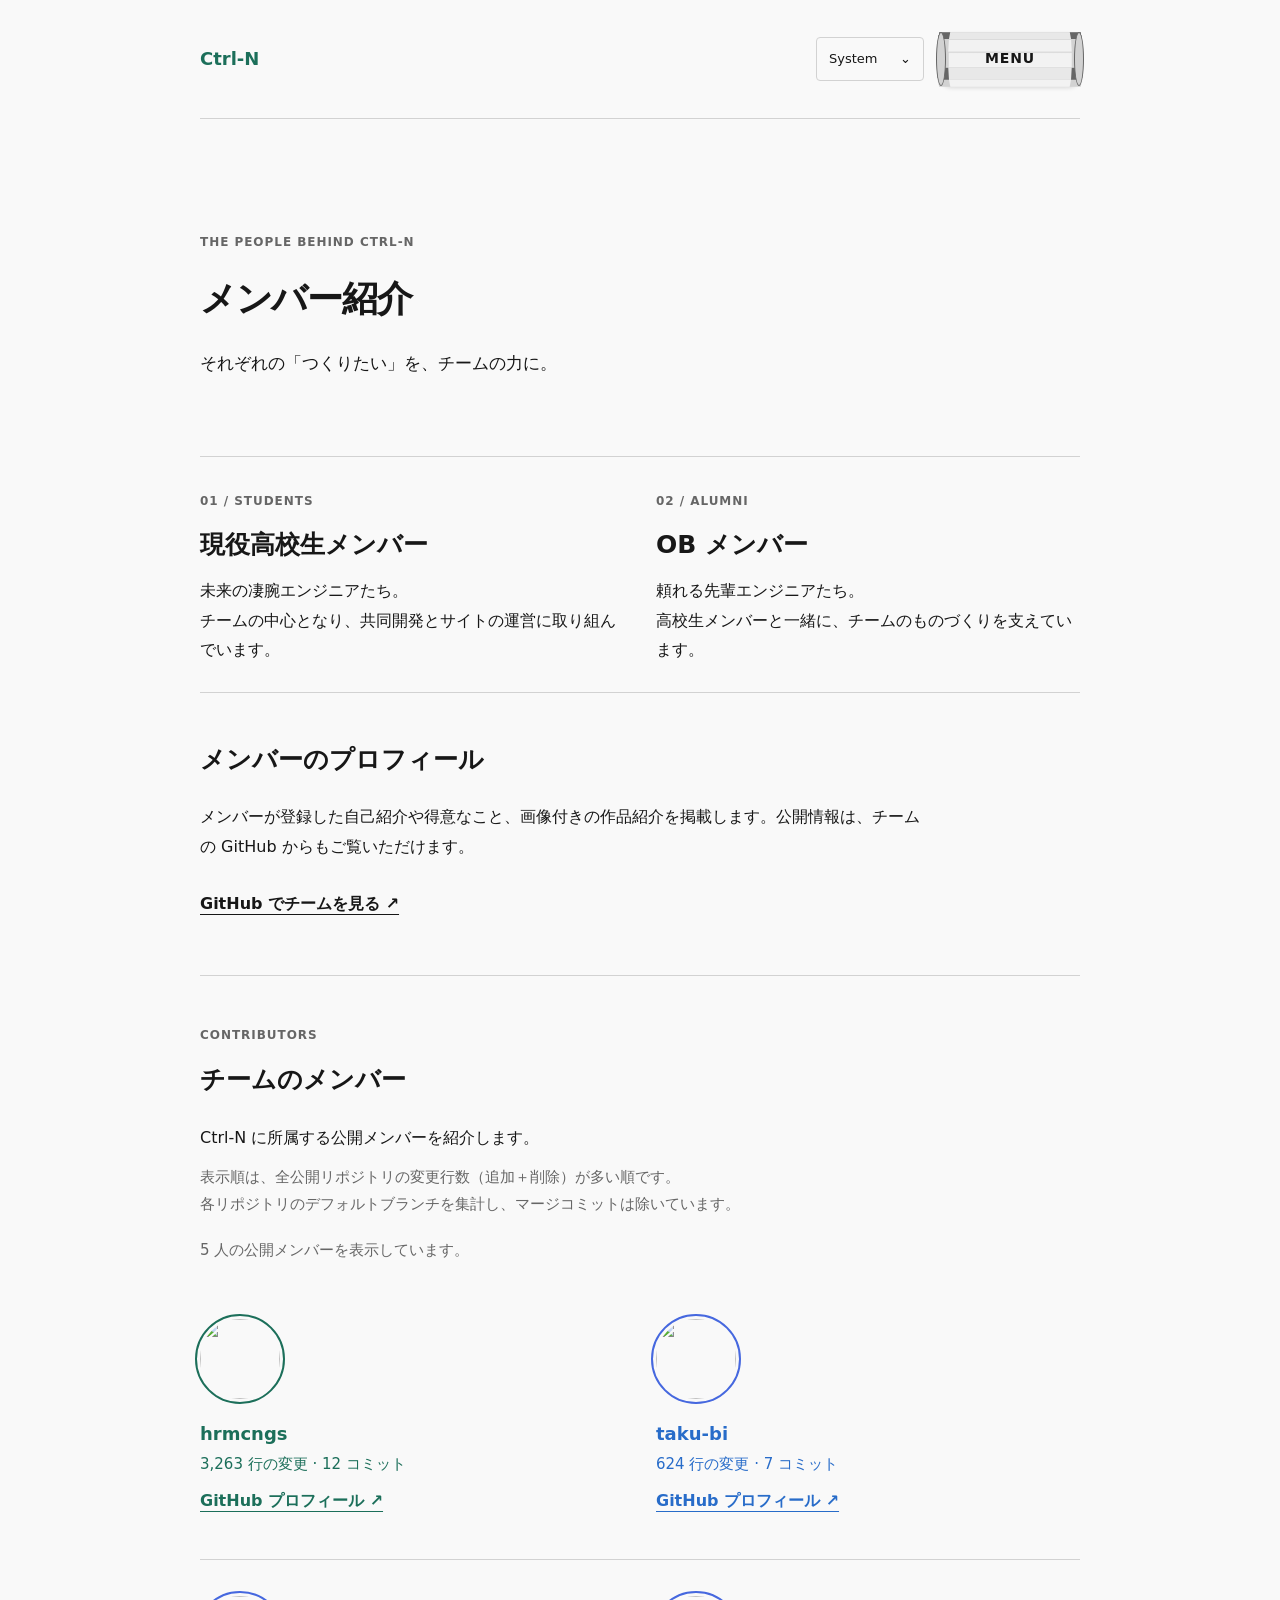
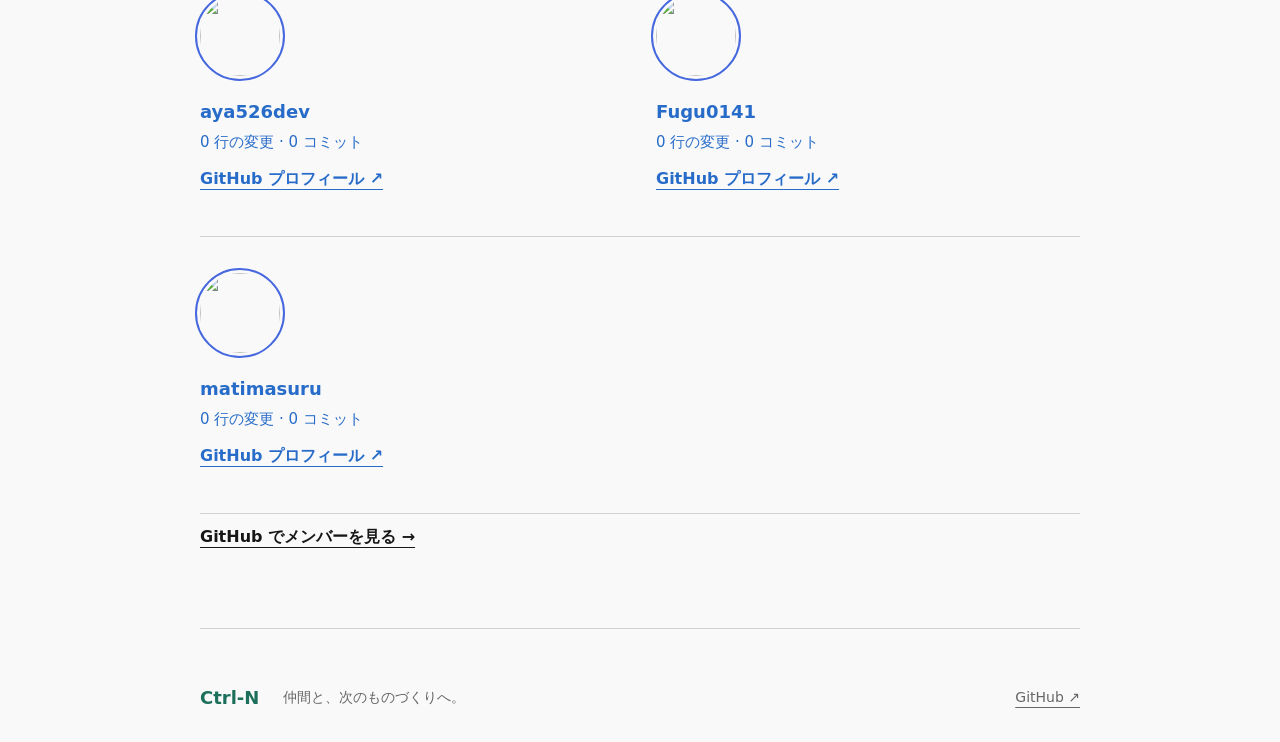
==== commit 76888ab7: "Refine member styling and apply Gotham theme" ====
--- a/contributors/index.html
+++ b/contributors/index.html
@@ -2,13 +2,15 @@
 <html lang="ja">
 <head>
   <meta charset="UTF-8">
+  <meta http-equiv="X-UA-Compatible" content="IE=edge">
   <meta name="viewport" content="width=device-width, initial-scale=1.0">
   <meta name="description" content="クリエイティブチーム Ctrl-N のメンバー紹介。現役高校生と OB が共同で開発・運営しています。">
   <title>メンバー紹介 | Ctrl-N</title>
   <script src="../assets/js/theme.js?v=compact-header-1"></script>
-  <link rel="stylesheet" href="../assets/css/styles.css?v=member-profiles-1">
-  <script src="../assets/js/contributors.js?v=member-profiles-1" defer></script>
+  <link rel="stylesheet" href="../assets/css/styles.css?v=adaptive-brand-1">
+  <script src="../assets/js/contributors.js?v=fresh-member-themes-1" defer></script>
   <script src="../assets/js/menu.js" defer></script>
+  <script src="../assets/js/ie11.js" defer></script>
 </head>
 <body>
   <a class="skip-link" href="#main">本文へスキップ</a>
@@ -16,7 +18,7 @@
   <main id="main"><section class="page-title"><p class="eyebrow">THE PEOPLE BEHIND CTRL-N</p><h1>メンバー紹介</h1><p class="lead">それぞれの「つくりたい」を、チームの力に。</p></section>
 <section class="grid"><article class="card"><span class="number">01 / STUDENTS</span><h2>現役高校生メンバー</h2><p>未来の凄腕エンジニアたち。<br>チームの中心となり、<span class="text-phrase">共同開発</span>と<span class="text-phrase">サイトの運営</span>に取り組んでいます。</p></article><article class="card"><span class="number">02 / ALUMNI</span><h2>OB メンバー</h2><p>頼れる先輩エンジニアたち。<br><span class="text-phrase">高校生メンバー</span>と一緒に、チームの<span class="text-phrase">ものづくり</span>を支えています。</p></article></section>
 <section class="section"><h2>メンバーのプロフィール</h2><p>メンバーが登録した自己紹介や得意なこと、画像付きの作品紹介を掲載します。公開情報は、チームの GitHub からもご覧いただけます。</p><a class="button" href="https://github.com/Ctrl-N-Japan">GitHub でチームを見る ↗</a></section>
-<section class="section" aria-labelledby="contributors-heading"><p class="eyebrow">CONTRIBUTORS</p><h2 id="contributors-heading">チームのメンバー</h2><p>Ctrl-N-Japan に所属する公開メンバーを紹介します。</p><p class="note">表示順は、全公開リポジトリの変更行数（追加＋削除）が多い順です。<br>各リポジトリのデフォルトブランチを集計し、マージコミットは除いています。</p><p id="contributors-status" role="status"></p><div id="contributors-list" class="grid"></div><p><a class="text-link" href="https://github.com/orgs/Ctrl-N-Japan/people">GitHub でメンバーを見る →</a></p></section></main>
+<section class="section" aria-labelledby="contributors-heading"><p class="eyebrow">CONTRIBUTORS</p><h2 id="contributors-heading">チームのメンバー</h2><p>Ctrl-N に所属する公開メンバーを紹介します。</p><p class="note">表示順は、全公開リポジトリの変更行数（追加＋削除）が多い順です。<br>各リポジトリのデフォルトブランチを集計し、マージコミットは除いています。</p><p id="contributors-status" role="status"></p><div id="contributors-list" class="grid"></div><p><a class="text-link" href="https://github.com/orgs/Ctrl-N-Japan/people">GitHub でメンバーを見る →</a></p></section></main>
   <footer><a class="logo" href="../">Ctrl-N</a><p>仲間と、次のものづくりへ。</p><a href="https://github.com/Ctrl-N-Japan">GitHub ↗</a></footer>
 </body>
 </html>
--- a/assets/css/styles.css
+++ b/assets/css/styles.css
@@ -65,7 +65,7 @@
 .activity-links span, .activity-links small { transition: transform .25s ease; }
 .activity-links a:hover span, .activity-links a:hover small, .activity-links a:focus-visible span, .activity-links a:focus-visible small { transform: translateX(10px); }
 .activity-links small { color: var(--muted); font-size: 15px; }
-.grid { display: grid; grid-template-columns: repeat(2, minmax(0, 1fr)); column-gap: 32px; }
+.grid { isolation: isolate; display: grid; grid-template-columns: repeat(2, minmax(0, 1fr)); column-gap: 32px; }
 .card { display: block; min-width: 0; padding: 28px 0; border-bottom: 1px solid var(--line); text-decoration: none; }
 .card h2 { margin: 12px 0; }
 .card p { margin-bottom: 0; }
@@ -150,6 +150,7 @@
     bottom: 0;
     left: 0;
     width: calc(200% + 32px);
+    z-index: 1;
     border-bottom: 1px solid var(--line);
     pointer-events: none;
   }
@@ -204,9 +205,9 @@
 }
 
 /* Member colors are decorative so any chosen hue keeps the text readable. */
-.contributor.has-member-color img { outline: 3px solid var(--member-color); outline-offset: 4px; }
+.contributor.has-member-color img { outline: 2px solid var(--member-color); outline-offset: 3px; }
 .contributor.has-member-color h3 { display: flex; align-items: baseline; gap: 10px; }
-.contributor.has-member-color h3::before { content: ""; width: 8px; height: 8px; flex-shrink: 0; border-radius: 50%; background: var(--member-color); }
+.contributor.has-member-color h3::before { content: none; }
 
 /* Paired member palettes follow the site's active mode without reloading. */
 .contributor {
@@ -229,9 +230,10 @@
     --member-background: var(--member-background-dark, transparent);
   }
 }
-.contributor.has-member-theme { padding: 28px 16px; background: var(--member-background); }
-.contributor.has-member-theme h3, .contributor.has-member-theme .text-link { color: var(--member-title); }
-.contributor.has-member-theme .note { color: var(--member-text); }
+.contributor.has-member-theme { padding: 36px 0; background: transparent; }
+.contributor.has-member-theme h3 { color: var(--member-title); }
+.contributor.has-member-theme .text-link { color: var(--member-title); }
+.contributor.has-member-theme .note { color: var(--member-title); }
 @media(min-width:641px) { .grid > .contributor.has-member-theme:nth-child(odd)::after { width:calc(200% + 32px); } }
 
 .member-bio { white-space: pre-line; margin-top: 16px; font-size: 15px; }
@@ -239,6 +241,16 @@
 .member-work summary { cursor: pointer; padding-block: 8px; font-size: 15px; }
 .member-work h4 { margin: 16px 0 8px; font-size: 16px; }
 .contributor .member-work-image { display: block; width: 100%; height: auto; margin: 16px 0; border-radius: 4px; object-fit: contain; outline: none; }
-.member-work p { color: var(--member-text, var(--ink)); }
+.member-work p { color: var(--ink); }
 
 .contributor.has-member-color .member-work-image { outline: none; }
+
+/* Full-width row separators keep a restrained visual weight. */
+#contributors-list > .contributor { border-bottom-color: var(--line); }
+#contributors-list > .contributor::after { border-bottom-color: var(--line); }
+
+/* Gotham branding uses a separate readable color for each display mode. */
+:root { --brand: #1c6f5a; }
+:root[data-theme="dark"] { --brand: #2aa889; }
+@media (prefers-color-scheme: dark) { :root:not([data-theme]) { --brand: #2aa889; } }
+.logo, .hero > h1 { color: var(--brand); }
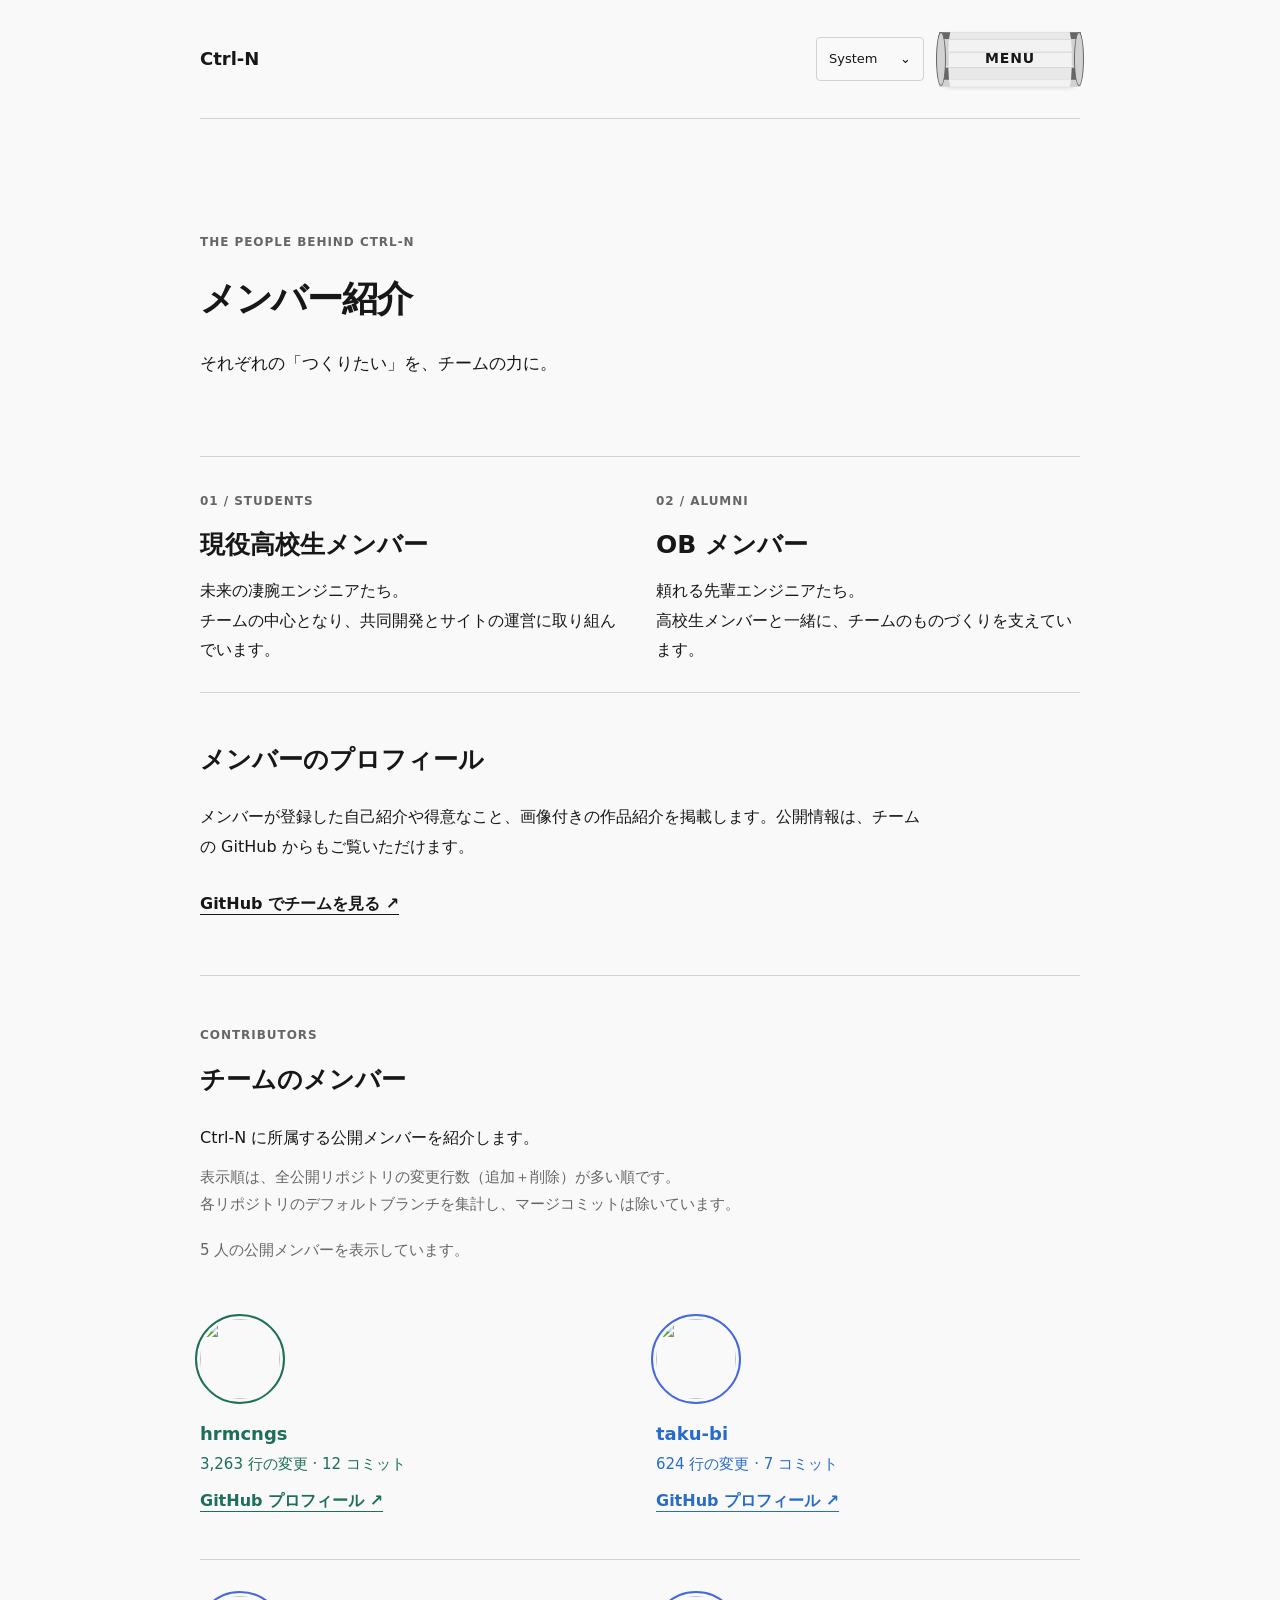
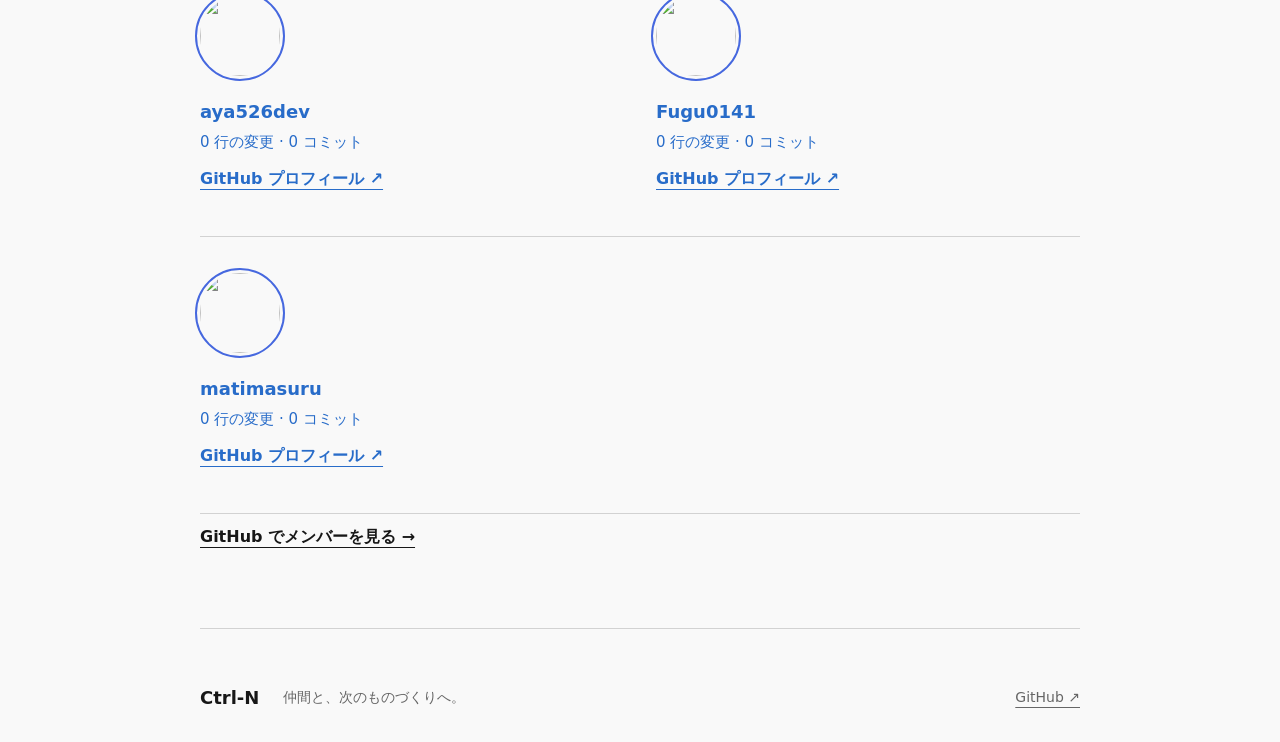
==== commit 76dac335: "Restore neutral Ctrl-N branding colors" ====
--- a/contributors/index.html
+++ b/contributors/index.html
@@ -7,7 +7,7 @@
   <meta name="description" content="クリエイティブチーム Ctrl-N のメンバー紹介。現役高校生と OB が共同で開発・運営しています。">
   <title>メンバー紹介 | Ctrl-N</title>
   <script src="../assets/js/theme.js?v=compact-header-1"></script>
-  <link rel="stylesheet" href="../assets/css/styles.css?v=adaptive-brand-1">
+  <link rel="stylesheet" href="../assets/css/styles.css?v=neutral-brand-1">
   <script src="../assets/js/contributors.js?v=fresh-member-themes-1" defer></script>
   <script src="../assets/js/menu.js" defer></script>
   <script src="../assets/js/ie11.js" defer></script>
--- a/assets/css/styles.css
+++ b/assets/css/styles.css
@@ -249,8 +249,4 @@
 #contributors-list > .contributor { border-bottom-color: var(--line); }
 #contributors-list > .contributor::after { border-bottom-color: var(--line); }
 
-/* Gotham branding uses a separate readable color for each display mode. */
-:root { --brand: #1c6f5a; }
-:root[data-theme="dark"] { --brand: #2aa889; }
-@media (prefers-color-scheme: dark) { :root:not([data-theme]) { --brand: #2aa889; } }
-.logo, .hero > h1 { color: var(--brand); }
+.logo, .hero > h1 { color: var(--ink); }
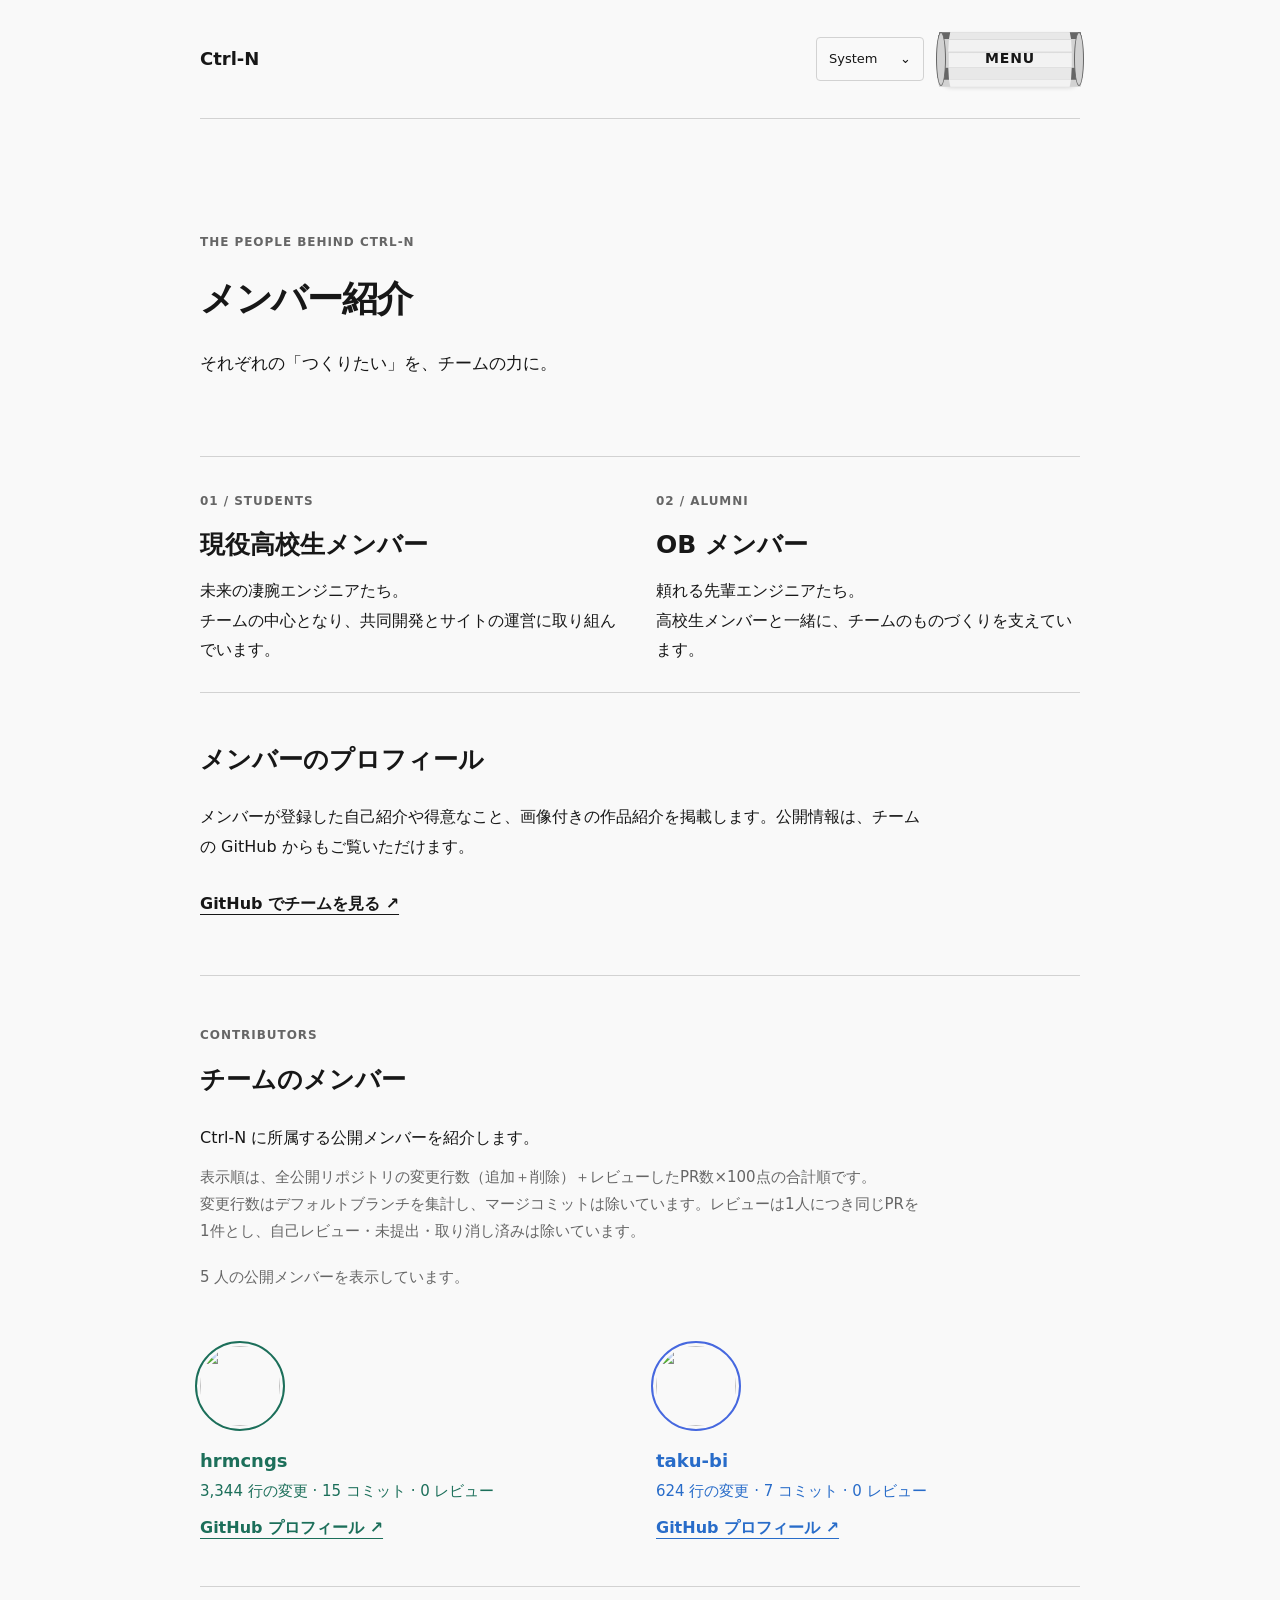
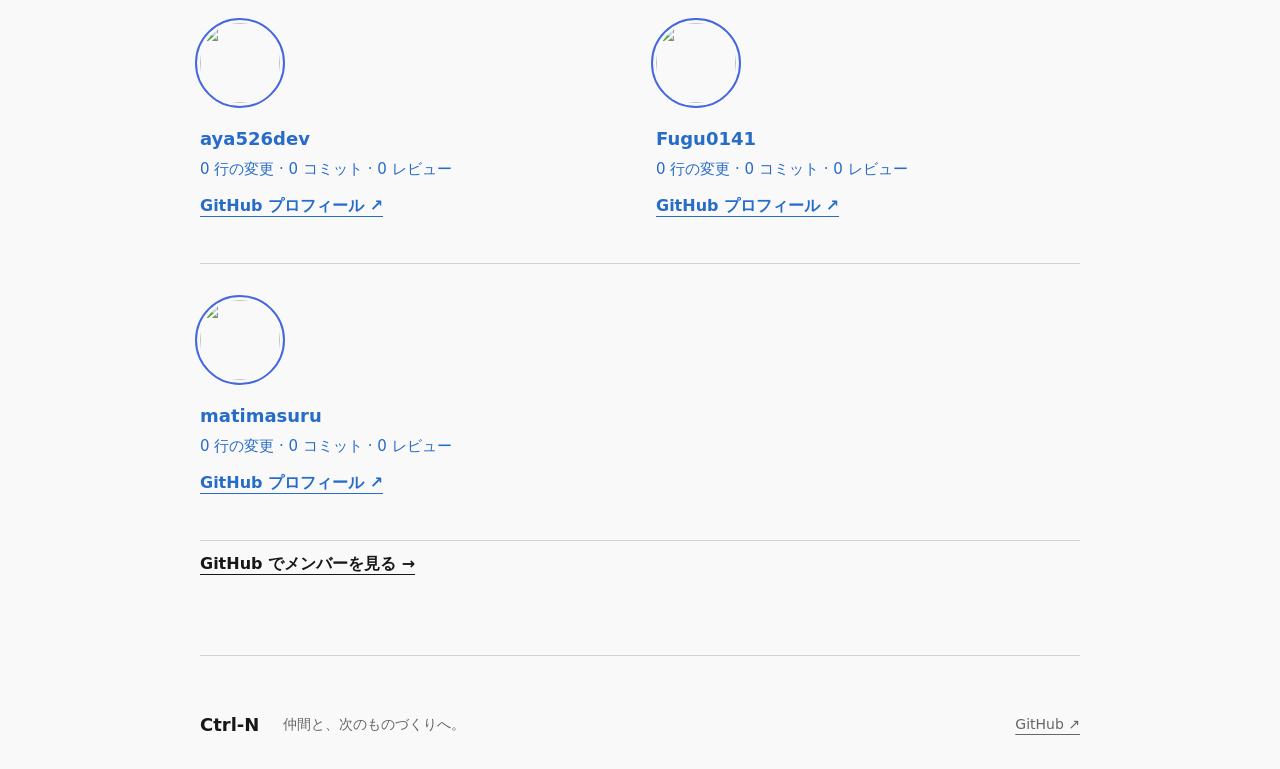
==== commit c4370b27: "Include pull request reviews in member rankings" ====
--- a/contributors/index.html
+++ b/contributors/index.html
@@ -8,7 +8,7 @@
   <title>メンバー紹介 | Ctrl-N</title>
   <script src="../assets/js/theme.js?v=compact-header-1"></script>
   <link rel="stylesheet" href="../assets/css/styles.css?v=neutral-brand-1">
-  <script src="../assets/js/contributors.js?v=fresh-member-themes-1" defer></script>
+  <script src="../assets/js/contributors.js?v=review-ranking-1" defer></script>
   <script src="../assets/js/menu.js" defer></script>
   <script src="../assets/js/ie11.js" defer></script>
 </head>
@@ -18,7 +18,7 @@
   <main id="main"><section class="page-title"><p class="eyebrow">THE PEOPLE BEHIND CTRL-N</p><h1>メンバー紹介</h1><p class="lead">それぞれの「つくりたい」を、チームの力に。</p></section>
 <section class="grid"><article class="card"><span class="number">01 / STUDENTS</span><h2>現役高校生メンバー</h2><p>未来の凄腕エンジニアたち。<br>チームの中心となり、<span class="text-phrase">共同開発</span>と<span class="text-phrase">サイトの運営</span>に取り組んでいます。</p></article><article class="card"><span class="number">02 / ALUMNI</span><h2>OB メンバー</h2><p>頼れる先輩エンジニアたち。<br><span class="text-phrase">高校生メンバー</span>と一緒に、チームの<span class="text-phrase">ものづくり</span>を支えています。</p></article></section>
 <section class="section"><h2>メンバーのプロフィール</h2><p>メンバーが登録した自己紹介や得意なこと、画像付きの作品紹介を掲載します。公開情報は、チームの GitHub からもご覧いただけます。</p><a class="button" href="https://github.com/Ctrl-N-Japan">GitHub でチームを見る ↗</a></section>
-<section class="section" aria-labelledby="contributors-heading"><p class="eyebrow">CONTRIBUTORS</p><h2 id="contributors-heading">チームのメンバー</h2><p>Ctrl-N に所属する公開メンバーを紹介します。</p><p class="note">表示順は、全公開リポジトリの変更行数（追加＋削除）が多い順です。<br>各リポジトリのデフォルトブランチを集計し、マージコミットは除いています。</p><p id="contributors-status" role="status"></p><div id="contributors-list" class="grid"></div><p><a class="text-link" href="https://github.com/orgs/Ctrl-N-Japan/people">GitHub でメンバーを見る →</a></p></section></main>
+<section class="section" aria-labelledby="contributors-heading"><p class="eyebrow">CONTRIBUTORS</p><h2 id="contributors-heading">チームのメンバー</h2><p>Ctrl-N に所属する公開メンバーを紹介します。</p><p class="note">表示順は、全公開リポジトリの変更行数（追加＋削除）＋レビューしたPR数×100点の合計順です。<br>変更行数はデフォルトブランチを集計し、マージコミットは除いています。レビューは1人につき同じPRを1件とし、自己レビュー・未提出・取り消し済みは除いています。</p><p id="contributors-status" role="status"></p><div id="contributors-list" class="grid"></div><p><a class="text-link" href="https://github.com/orgs/Ctrl-N-Japan/people">GitHub でメンバーを見る →</a></p></section></main>
   <footer><a class="logo" href="../">Ctrl-N</a><p>仲間と、次のものづくりへ。</p><a href="https://github.com/Ctrl-N-Japan">GitHub ↗</a></footer>
 </body>
 </html>
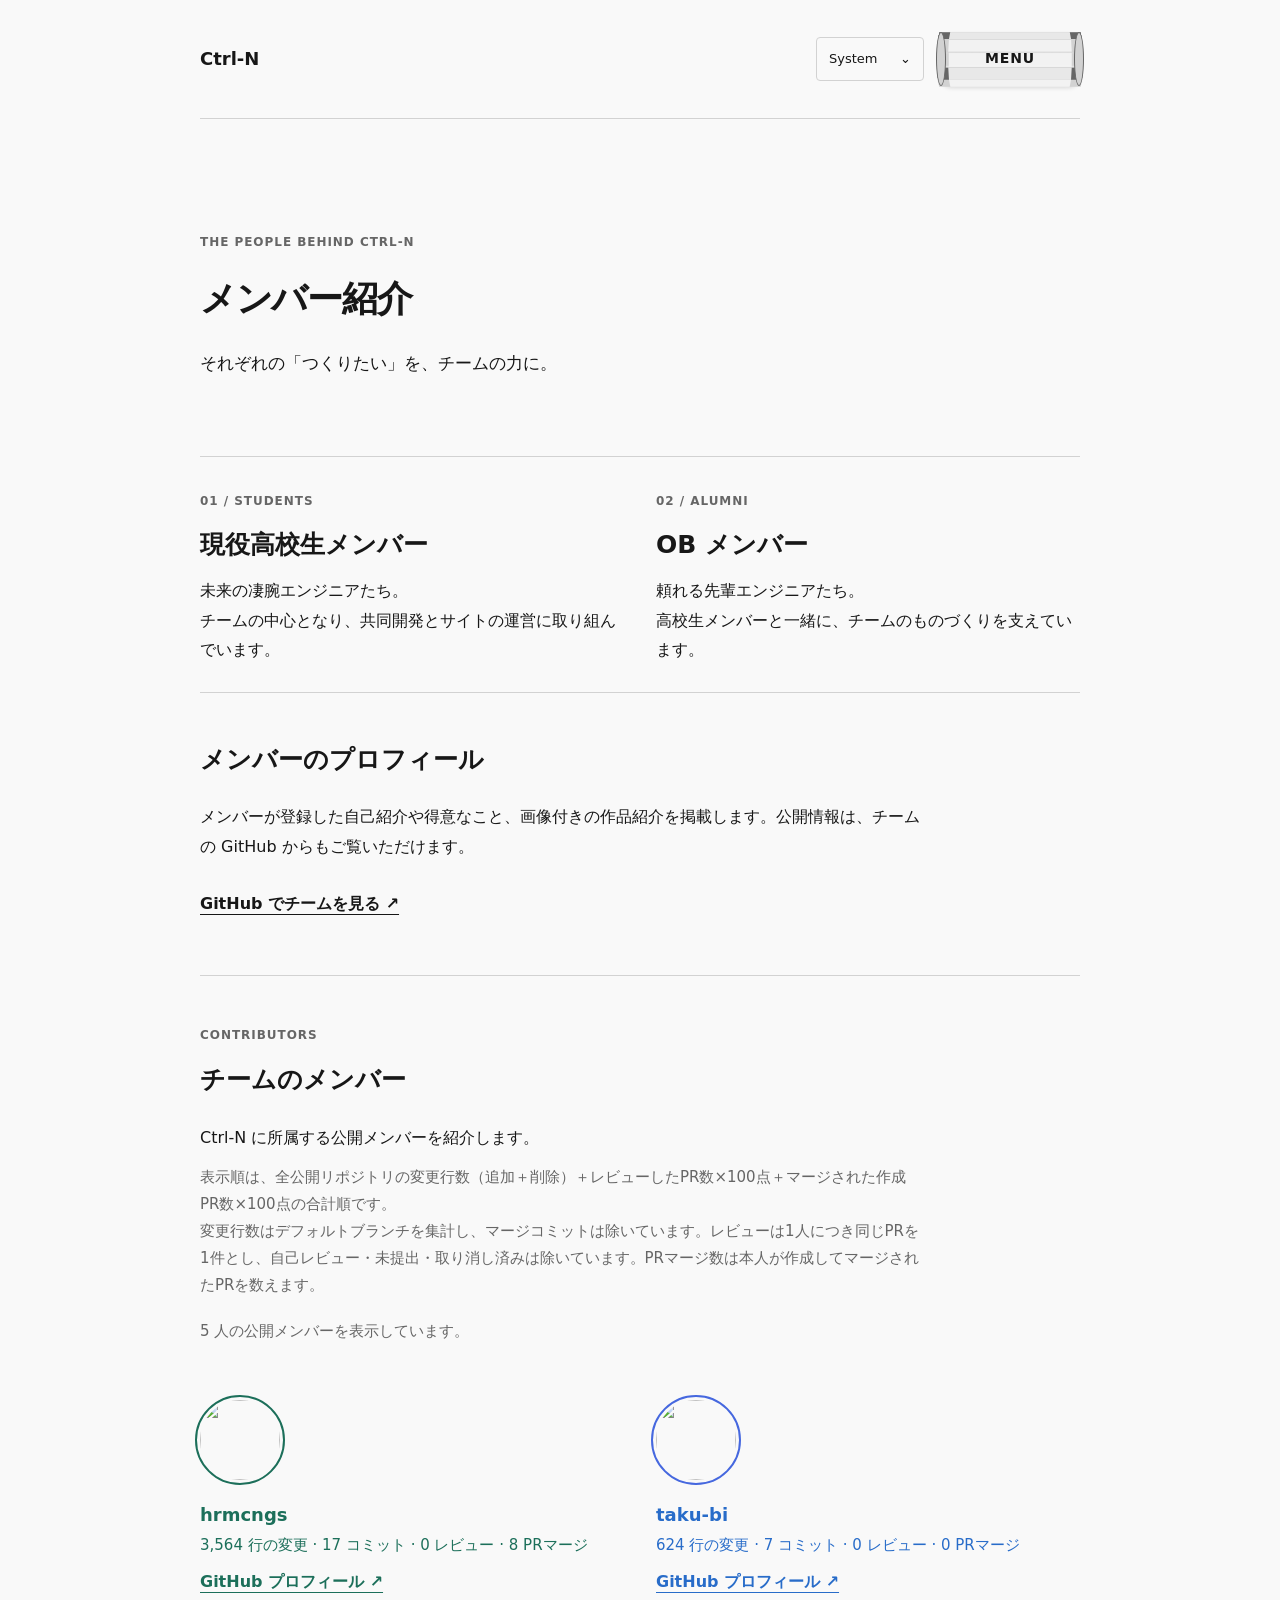
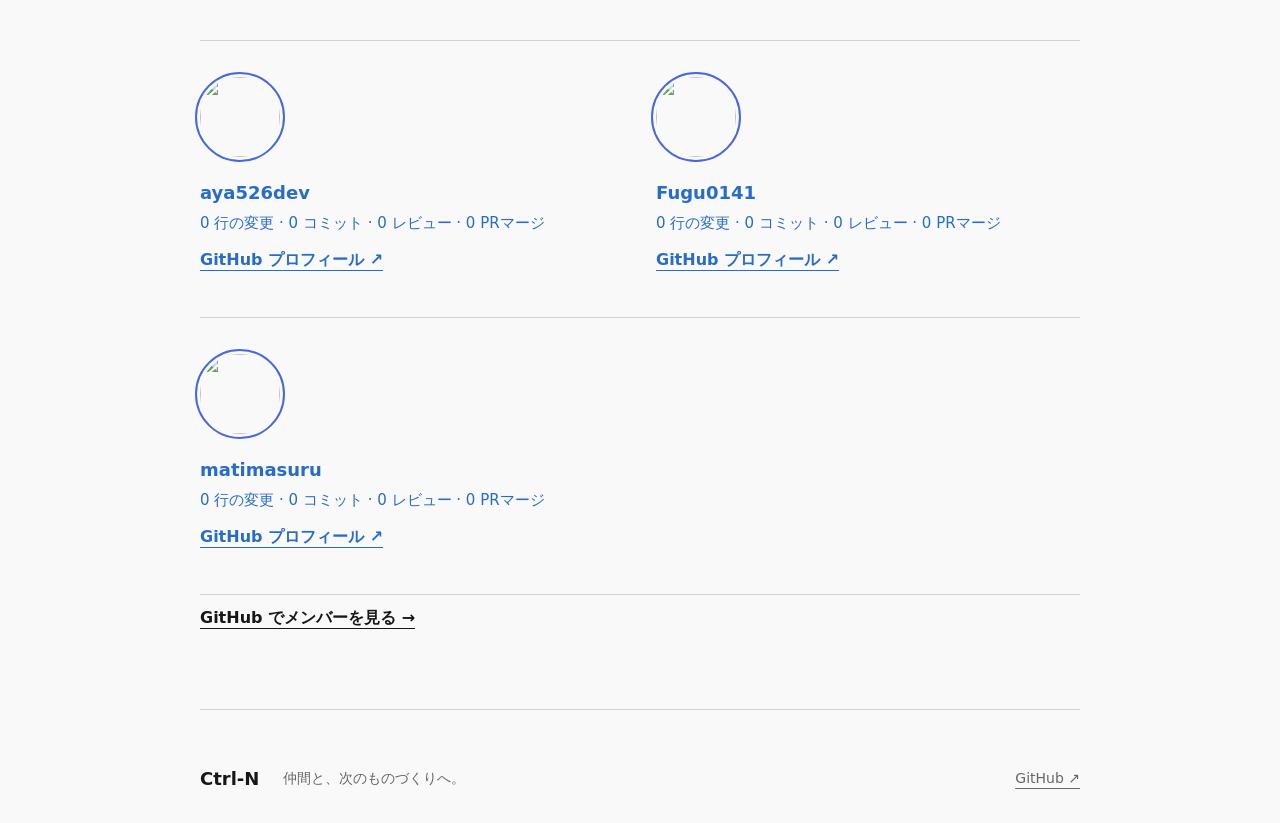
==== commit 31dc3394: "Count merged pull requests in member activity rankings" ====
--- a/contributors/index.html
+++ b/contributors/index.html
@@ -8,7 +8,7 @@
   <title>メンバー紹介 | Ctrl-N</title>
   <script src="../assets/js/theme.js?v=compact-header-1"></script>
   <link rel="stylesheet" href="../assets/css/styles.css?v=neutral-brand-1">
-  <script src="../assets/js/contributors.js?v=review-ranking-1" defer></script>
+  <script src="../assets/js/contributors.js?v=review-merge-counts-1" defer></script>
   <script src="../assets/js/menu.js" defer></script>
   <script src="../assets/js/ie11.js" defer></script>
 </head>
@@ -18,7 +18,7 @@
   <main id="main"><section class="page-title"><p class="eyebrow">THE PEOPLE BEHIND CTRL-N</p><h1>メンバー紹介</h1><p class="lead">それぞれの「つくりたい」を、チームの力に。</p></section>
 <section class="grid"><article class="card"><span class="number">01 / STUDENTS</span><h2>現役高校生メンバー</h2><p>未来の凄腕エンジニアたち。<br>チームの中心となり、<span class="text-phrase">共同開発</span>と<span class="text-phrase">サイトの運営</span>に取り組んでいます。</p></article><article class="card"><span class="number">02 / ALUMNI</span><h2>OB メンバー</h2><p>頼れる先輩エンジニアたち。<br><span class="text-phrase">高校生メンバー</span>と一緒に、チームの<span class="text-phrase">ものづくり</span>を支えています。</p></article></section>
 <section class="section"><h2>メンバーのプロフィール</h2><p>メンバーが登録した自己紹介や得意なこと、画像付きの作品紹介を掲載します。公開情報は、チームの GitHub からもご覧いただけます。</p><a class="button" href="https://github.com/Ctrl-N-Japan">GitHub でチームを見る ↗</a></section>
-<section class="section" aria-labelledby="contributors-heading"><p class="eyebrow">CONTRIBUTORS</p><h2 id="contributors-heading">チームのメンバー</h2><p>Ctrl-N に所属する公開メンバーを紹介します。</p><p class="note">表示順は、全公開リポジトリの変更行数（追加＋削除）＋レビューしたPR数×100点の合計順です。<br>変更行数はデフォルトブランチを集計し、マージコミットは除いています。レビューは1人につき同じPRを1件とし、自己レビュー・未提出・取り消し済みは除いています。</p><p id="contributors-status" role="status"></p><div id="contributors-list" class="grid"></div><p><a class="text-link" href="https://github.com/orgs/Ctrl-N-Japan/people">GitHub でメンバーを見る →</a></p></section></main>
+<section class="section" aria-labelledby="contributors-heading"><p class="eyebrow">CONTRIBUTORS</p><h2 id="contributors-heading">チームのメンバー</h2><p>Ctrl-N に所属する公開メンバーを紹介します。</p><p class="note">表示順は、全公開リポジトリの変更行数（追加＋削除）＋レビューしたPR数×100点＋マージされた作成PR数×100点の合計順です。<br>変更行数はデフォルトブランチを集計し、マージコミットは除いています。レビューは1人につき同じPRを1件とし、自己レビュー・未提出・取り消し済みは除いています。PRマージ数は本人が作成してマージされたPRを数えます。</p><p id="contributors-status" role="status"></p><div id="contributors-list" class="grid"></div><p><a class="text-link" href="https://github.com/orgs/Ctrl-N-Japan/people">GitHub でメンバーを見る →</a></p></section></main>
   <footer><a class="logo" href="../">Ctrl-N</a><p>仲間と、次のものづくりへ。</p><a href="https://github.com/Ctrl-N-Japan">GitHub ↗</a></footer>
 </body>
 </html>
